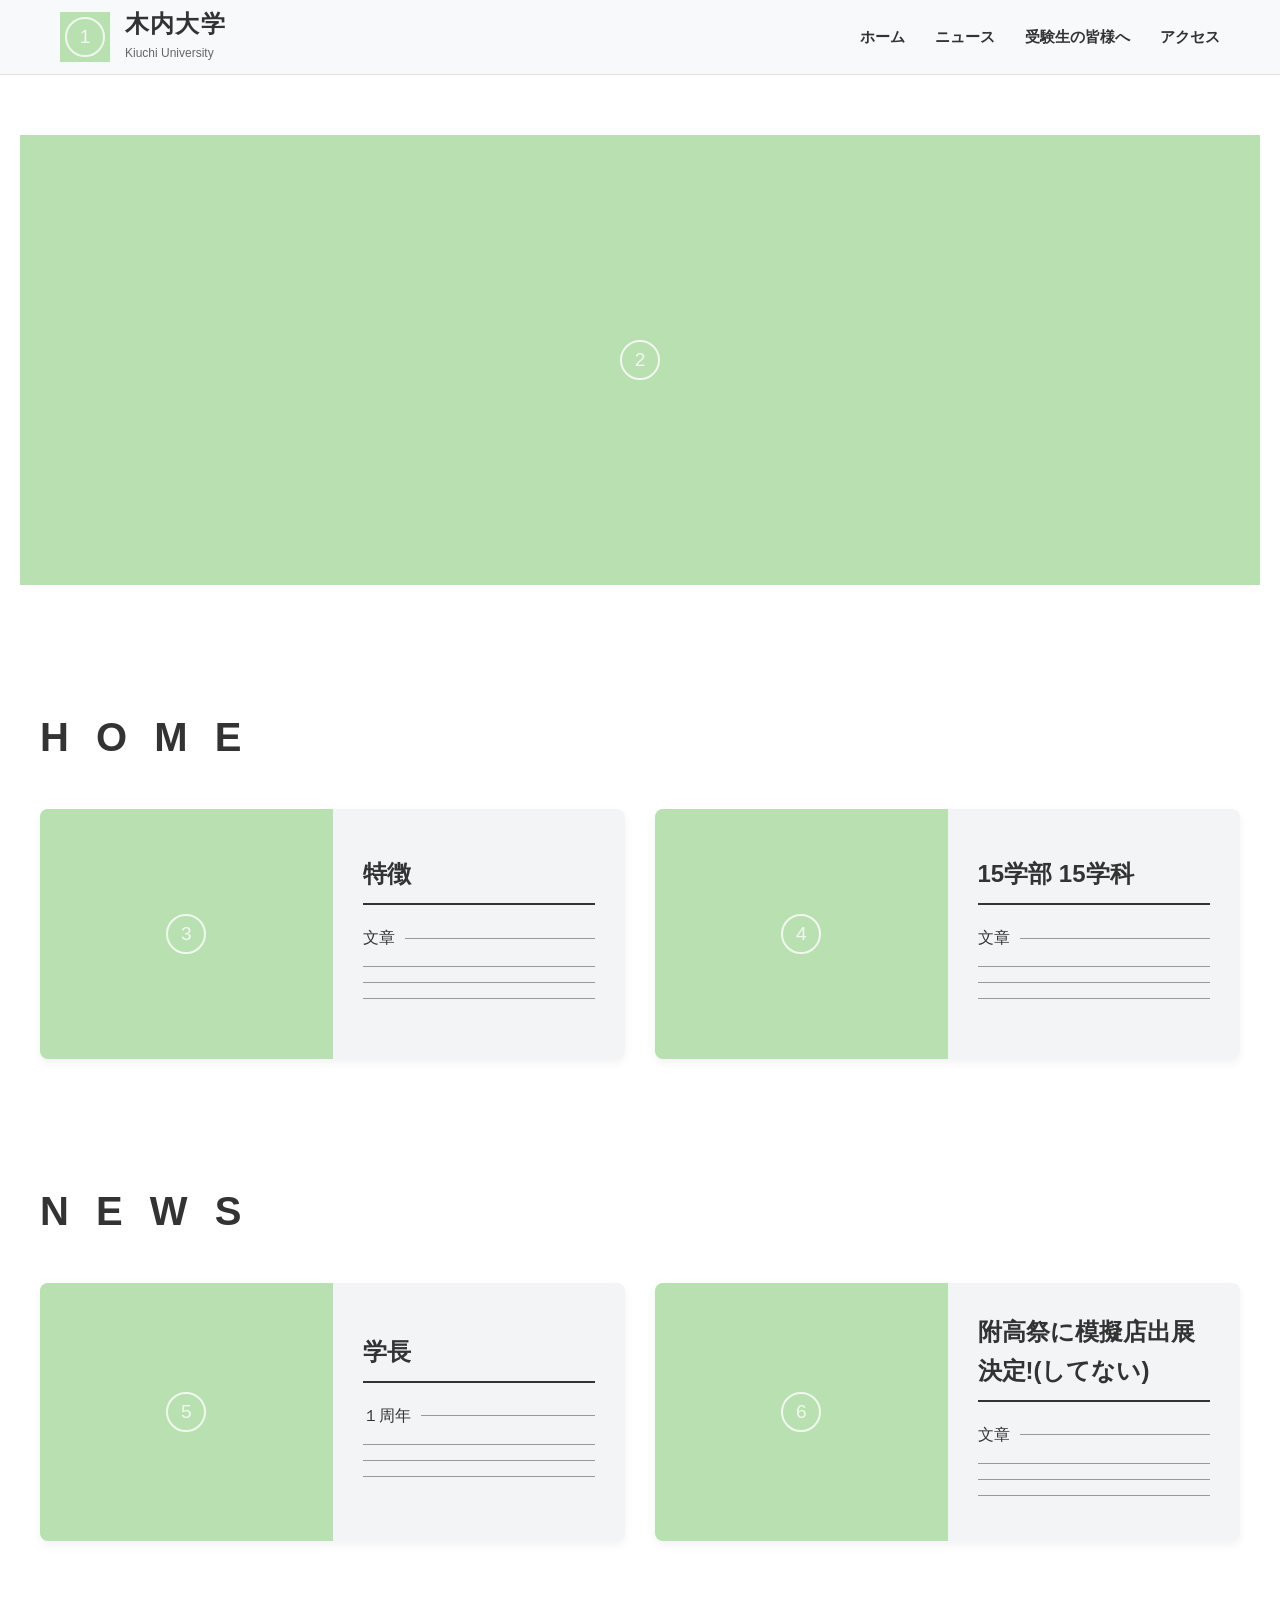
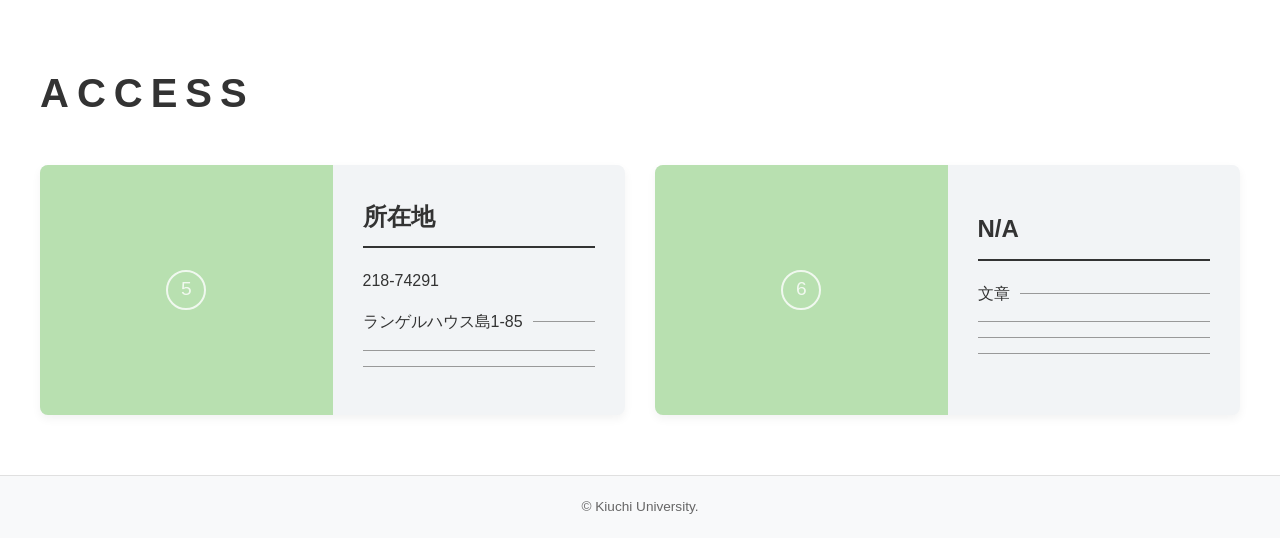
==== index.html @ efc957bf "Add files via upload" ====
<!DOCTYPE html>
<html lang="ja">
<head>
    <meta charset="UTF-8">
    <meta name="viewport" content="width=device-width, initial-scale=1.0">
    <title>木内大学 - Kiuchi University</title>
    <link rel="stylesheet" href="index.css">
</head>
<body>
    <header class="header">
        <div class="header-inner">
            <div class="logo">
                <div class="placeholder-box placeholder-1">
                    <span class="number">1</span>
                </div>
                <div class="logo-text">
                    <h1>木内大学</h1>
                    <span class="en">Kiuchi University</span>
                </div>
            </div>
            
            <button class="hamburger" id="hamburger">
                <span></span>
                <span></span>
                <span></span>
            </button>

            <nav class="global-nav" id="global-nav">
                <ul>
                    <li><a href="#home">ホーム</a></li>
                    <li><a href="#news">ニュース</a></li>
                    <li><a href="information.html">受験生の皆様へ</a></li>
                    <li><a href="#access">アクセス</a></li>
                </ul>
            </nav>
        </div>
    </header>

    <main>
        <section class="hero">
            <div class="placeholder-box placeholder-2">
                <span class="number">2</span>
            </div>
        </section>

        <section class="home-section" id="home">
            <div class="section-inner">
                <h2 class="section-title">H O M E</h2>
                <div class="cards-container">
                    <article class="card">
                        <div class="card-image placeholder-box placeholder-3">
                            <span class="number">3</span>
                        </div>
                        <div class="card-content">
                            <h3>特徴</h3>
                            <div class="dummy-text">
                                <p>文章<span class="line"></span></p>
                                <p><span class="line-full"></span></p>
                                <p><span class="line-full"></span></p>
                                <p><span class="line-full"></span></p>
                            </div>
                        </div>
                    </article>

                    <article class="card">
                        <div class="card-image placeholder-box placeholder-4">
                            <span class="number">4</span>
                        </div>
                        <div class="card-content">
                            <h3>15学部 15学科</h3>
                            <div class="dummy-text">
                                <p>文章<span class="line"></span></p>
                                <p><span class="line-full"></span></p>
                                <p><span class="line-full"></span></p>
                                <p><span class="line-full"></span></p>
                            </div>
                        </div>
                    </article>
                </div>
            </div>
        </section>

        <section class="news-section" id="news">
            <div class="section-inner">
                <h2 class="section-title">N E W S</h2>
                <div class="cards-container">
                    <article class="card">
                        <div class="card-image placeholder-box placeholder-3">
                            <span class="number">5</span>
                        </div>
                        <div class="card-content">
                            <h3>学長</h3>
                            <div class="dummy-text">
                                <p>１周年<span class="line"></span></p>
                                <p><span class="line-full"></span></p>
                                <p><span class="line-full"></span></p>
                                <p><span class="line-full"></span></p>
                            </div>
                        </div>
                    </article>

                    <article class="card">
                        <div class="card-image placeholder-box placeholder-4">
                            <span class="number">6</span>
                        </div>
                        <div class="card-content">
                            <h3>附高祭に模擬店出展決定!(してない)</h3>
                            <div class="dummy-text">
                                <p>文章<span class="line"></span></p>
                                <p><span class="line-full"></span></p>
                                <p><span class="line-full"></span></p>
                                <p><span class="line-full"></span></p>
                            </div>
                        </div>
                    </article>
                </div>
            </div>
        </section>

        <section class="access-section" id="access">
            <div class="section-inner">
                <h2 class="section-title">ACCESS</h2>
                <div class="cards-container">
                    <article class="card">
                        <div class="card-image placeholder-box placeholder-3">
                            <span class="number">5</span>
                        </div>
                        <div class="card-content">
                            <h3>所在地</h3>
                            <div class="dummy-text">
                                <p>218-74291</p>
                                <p>ランゲルハウス島1-85<span class="line"></span></p>
                                <p><span class="line-full"></span></p>
                                <p><span class="line-full"></span></p>
                            </div>
                        </div>
                    </article>

                    <article class="card">
                        <div class="card-image placeholder-box placeholder-4">
                            <span class="number">6</span>
                        </div>
                        <div class="card-content">
                            <h3>N/A</h3>
                            <div class="dummy-text">
                                <p>文章<span class="line"></span></p>
                                <p><span class="line-full"></span></p>
                                <p><span class="line-full"></span></p>
                                <p><span class="line-full"></span></p>
                            </div>
                        </div>
                    </article>
                </div>
            </div>
        </section>
    </main>

    <footer class="footer">
        <p>&copy; Kiuchi University.</p>
    </footer>

    <script>
        const hamburger = document.getElementById('hamburger');
        const globalNav = document.getElementById('global-nav');
        const navLinks = document.querySelectorAll('.global-nav a');

        // ハンバーガーアイコンのクリック処理
        hamburger.addEventListener('click', () => {
            hamburger.classList.toggle('active');
            globalNav.classList.toggle('active');
        });

        // リンクをクリックしたらメニューを閉じる
        navLinks.forEach(link => {
            link.addEventListener('click', () => {
                hamburger.classList.remove('active');
                globalNav.classList.remove('active');
            });
        });
    </script>
</body>
</html>
---- index.css ----
@charset "UTF-8";

/* =========================================
   Base & Reset
========================================= */
* {
    margin: 0;
    padding: 0;
    box-sizing: border-box;
}

body {
    font-family: "Helvetica Neue", Arial, "Hiragino Kaku Gothic ProN", "Hiragino Sans", Meiryo, sans-serif;
    color: #333;
    background-color: #ffffff;
    line-height: 1.6;
}

a {
    text-decoration: none;
    color: inherit;
}

ul {
    list-style: none;
}

/* =========================================
   Variables (テーマカラーなど)
========================================= */
:root {
    --primary-green: #b8e0b0; /* プレースホルダーの緑 */
    --light-gray: #f2f4f6;    /* テキストエリアの背景 */
    --border-color: #e0e0e0;
}

/* =========================================
   Header
========================================= */
.header {
    background-color: #f8f9fa;
    border-bottom: 1px solid var(--border-color);
    position: sticky;
    top: 0;
    z-index: 100;
}

.header-inner {
    max-width: 1200px;
    margin: 0 auto;
    padding: 10px 20px;
    display: flex;
    justify-content: space-between;
    align-items: center;
}

.logo {
    display: flex;
    align-items: center;
    gap: 15px;
}

.logo-text h1 {
    font-size: 1.5rem;
    font-weight: bold;
    letter-spacing: 0.05em;
    line-height: 1.2;
}

.logo-text .en {
    font-size: 0.75rem;
    color: #666;
}

.global-nav ul {
    display: flex;
    gap: 30px;
}

.global-nav a {
    font-size: 0.95rem;
    font-weight: bold;
    transition: color 0.3s ease;
    position: relative;
}

/* モダンなホバー下線エフェクト */
.global-nav a::after {
    content: '';
    position: absolute;
    bottom: -5px;
    left: 0;
    width: 0%;
    height: 2px;
    background-color: #333;
    transition: width 0.3s ease;
}

.global-nav a:hover::after {
    width: 100%;
}

/* =========================================
   Placeholders (写真が入る場所)
========================================= */
.placeholder-box {
    background-color: var(--primary-green);
    display: flex;
    justify-content: center;
    align-items: center;
    position: relative;
}

.placeholder-box .number {
    color: #fff;
    border: 2px solid #fff;
    border-radius: 50%;
    width: 40px;
    height: 40px;
    display: flex;
    justify-content: center;
    align-items: center;
    font-size: 1.2rem;
    opacity: 0.8;
}

/* 各プレースホルダーの固有設定 */
.placeholder-1 {
    width: 50px;
    height: 50px;
}

.placeholder-2 {
    width: 100%;
    height: 50vh; /* 画面の高さの半分 */
    min-height: 300px;
}

/* =========================================
   Home Section (メインコンテンツ)
========================================= */
.home-section,.news-section,.access-section {
    padding: 60px 20px;
}

.section-inner {
    max-width: 1200px;
    margin: 0 auto;
}

.section-title {
    font-size: 2.5rem;
    letter-spacing: 0.2em;
    margin-bottom: 40px;
    font-weight: 800;
}

/* =========================================
   Cards Layout
========================================= */
.cards-container {
    display: flex;
    gap: 30px;
}

.card {
    flex: 1;
    display: flex;
    background-color: var(--light-gray);
    border-radius: 8px; /* モダンな丸み */
    overflow: hidden;
    box-shadow: 0 4px 10px rgba(0, 0, 0, 0.05); /* さりげない影 */
    transition: transform 0.3s ease;
}

.card:hover {
    transform: translateY(-5px); /* ホバーで少し浮く */
}

.card-image {
    width: 50%;
    min-height: 250px;
}

.card-content {
    width: 50%;
    padding: 30px;
    display: flex;
    flex-direction: column;
    justify-content: center;
}

.card-content h3 {
    font-size: 1.5rem;
    margin-bottom: 20px;
    border-bottom: 2px solid #333;
    padding-bottom: 10px;
    display: inline-block;
}

/* ワイヤーフレーム風のダミーテキスト線 */
.dummy-text p {
    display: flex;
    align-items: center;
    margin-bottom: 15px;
    color: #333;
    font-size: 1rem;
}

.line {
    flex-grow: 1;
    height: 1px;
    background-color: #999;
    margin-left: 10px;
}

.line-full {
    width: 100%;
    height: 1px;
    background-color: #999;
}

/* =========================================
   Footer
========================================= */
.footer {
    text-align: center;
    padding: 20px;
    background-color: #f8f9fa;
    color: #666;
    font-size: 0.85rem;
    border-top: 1px solid var(--border-color);
}

/* =========================================
   Responsive (スマホ用アレンジ)
========================================= */
@media screen and (max-width: 768px) {
    /* ヘッダーの縦積み */
    .header-inner {
        flex-direction: column;
        gap: 15px;
        padding: 15px;
    }
    
    .global-nav ul {
        flex-wrap: wrap;
        justify-content: center;
        gap: 15px;
    }

    .global-nav a {
        font-size: 0.85rem;
    }

    /* メインビジュアルの高さ調整 */
    .placeholder-2 {
        height: 30vh;
        min-height: 200px;
    }

    /* セクションタイトルの中央寄せ */
    .section-title {
        text-align: center;
        font-size: 2rem;
    }

    /* カードの縦積み */
    .cards-container {
        flex-direction: column;
    }

    /* スマホでは画像とテキストを縦に並べる */
    .card {
        flex-direction: column;
    }

    .card-image {
        width: 100%;
        min-height: 200px;
    }

    .card-content {
        width: 100%;
        padding: 20px;
    }

}

/* =========================================
   スムーズスクロールとヘッダー被り防止 (既存コードの上のほうに追加)
========================================= */
html {
    scroll-behavior: smooth; /* スムーズスクロール */
}

section {
    scroll-margin-top: 80px; /* ジャンプした際に固定ヘッダーの下に隠れないようにする余白 */
    padding: 60px 20px;
}

/* =========================================
   ハンバーガーメニュー (PCでは非表示)
========================================= */
.hamburger {
    display: none;
}

/* =========================================
   Responsive (スマホ用アレンジ：既存のメディアクエリをこちらに差し替えてください)
========================================= */
@media screen and (max-width: 768px) {
    /* スマホでヘッダーをコンパクトにする */
    .header-inner {
        flex-direction: row; /* 横並びのまま */
        justify-content: space-between;
        padding: 10px 15px;
    }
    
    /* ロゴと画像を小さくする */
    .placeholder-1 {
        width: 35px;
        height: 35px;
    }
    .placeholder-1 .number {
        width: 25px;
        height: 25px;
        font-size: 0.9rem;
    }
    .logo-text h1 {
        font-size: 1.1rem;
    }
    .logo-text .en {
        font-size: 0.6rem;
    }

    /* ハンバーガーアイコンのスタイル */
    .hamburger {
        display: block;
        width: 30px;
        height: 22px;
        position: relative;
        background: none;
        border: none;
        cursor: pointer;
        z-index: 200; /* メニューより上に表示 */
    }

    .hamburger span {
        position: absolute;
        left: 0;
        width: 100%;
        height: 2px;
        background-color: #333;
        transition: all 0.3s ease;
    }

    .hamburger span:nth-child(1) { top: 0; }
    .hamburger span:nth-child(2) { top: 10px; }
    .hamburger span:nth-child(3) { bottom: 0; }

    /* メニュー開閉時のアイコンアニメーション（×になる） */
    .hamburger.active span:nth-child(1) {
        transform: translateY(10px) rotate(45deg);
    }
    .hamburger.active span:nth-child(2) {
        opacity: 0;
    }
    .hamburger.active span:nth-child(3) {
        transform: translateY(-10px) rotate(-45deg);
    }

    /* ナビゲーションメニューを全画面オーバーレイに変更 */
    .global-nav {
        position: fixed;
        top: 0;
        left: 0;
        width: 100%;
        height: 100vh;
        background-color: rgba(248, 249, 250, 0.95);
        display: flex;
        justify-content: center;
        align-items: center;
        opacity: 0;
        pointer-events: none;
        transition: opacity 0.3s ease;
        z-index: 150;
    }

    .global-nav.active {
        opacity: 1;
        pointer-events: auto;
    }

    .global-nav ul {
        flex-direction: column;
        gap: 30px;
        text-align: center;
    }

    .global-nav a {
        font-size: 1.3rem;
    }

    /* その他レイアウトのスマホ対応 */
    .placeholder-2 {
        height: 30vh;
        min-height: 200px;
    }
    .section-title {
        text-align: center;
        font-size: 2rem;
    }
    .cards-container {
        flex-direction: column;
    }
    .card {
        flex-direction: column;
    }
    .card-image {
        width: 100%;
        min-height: 200px;
    }
    .card-content {
        width: 100%;
        padding: 20px;
    }
}
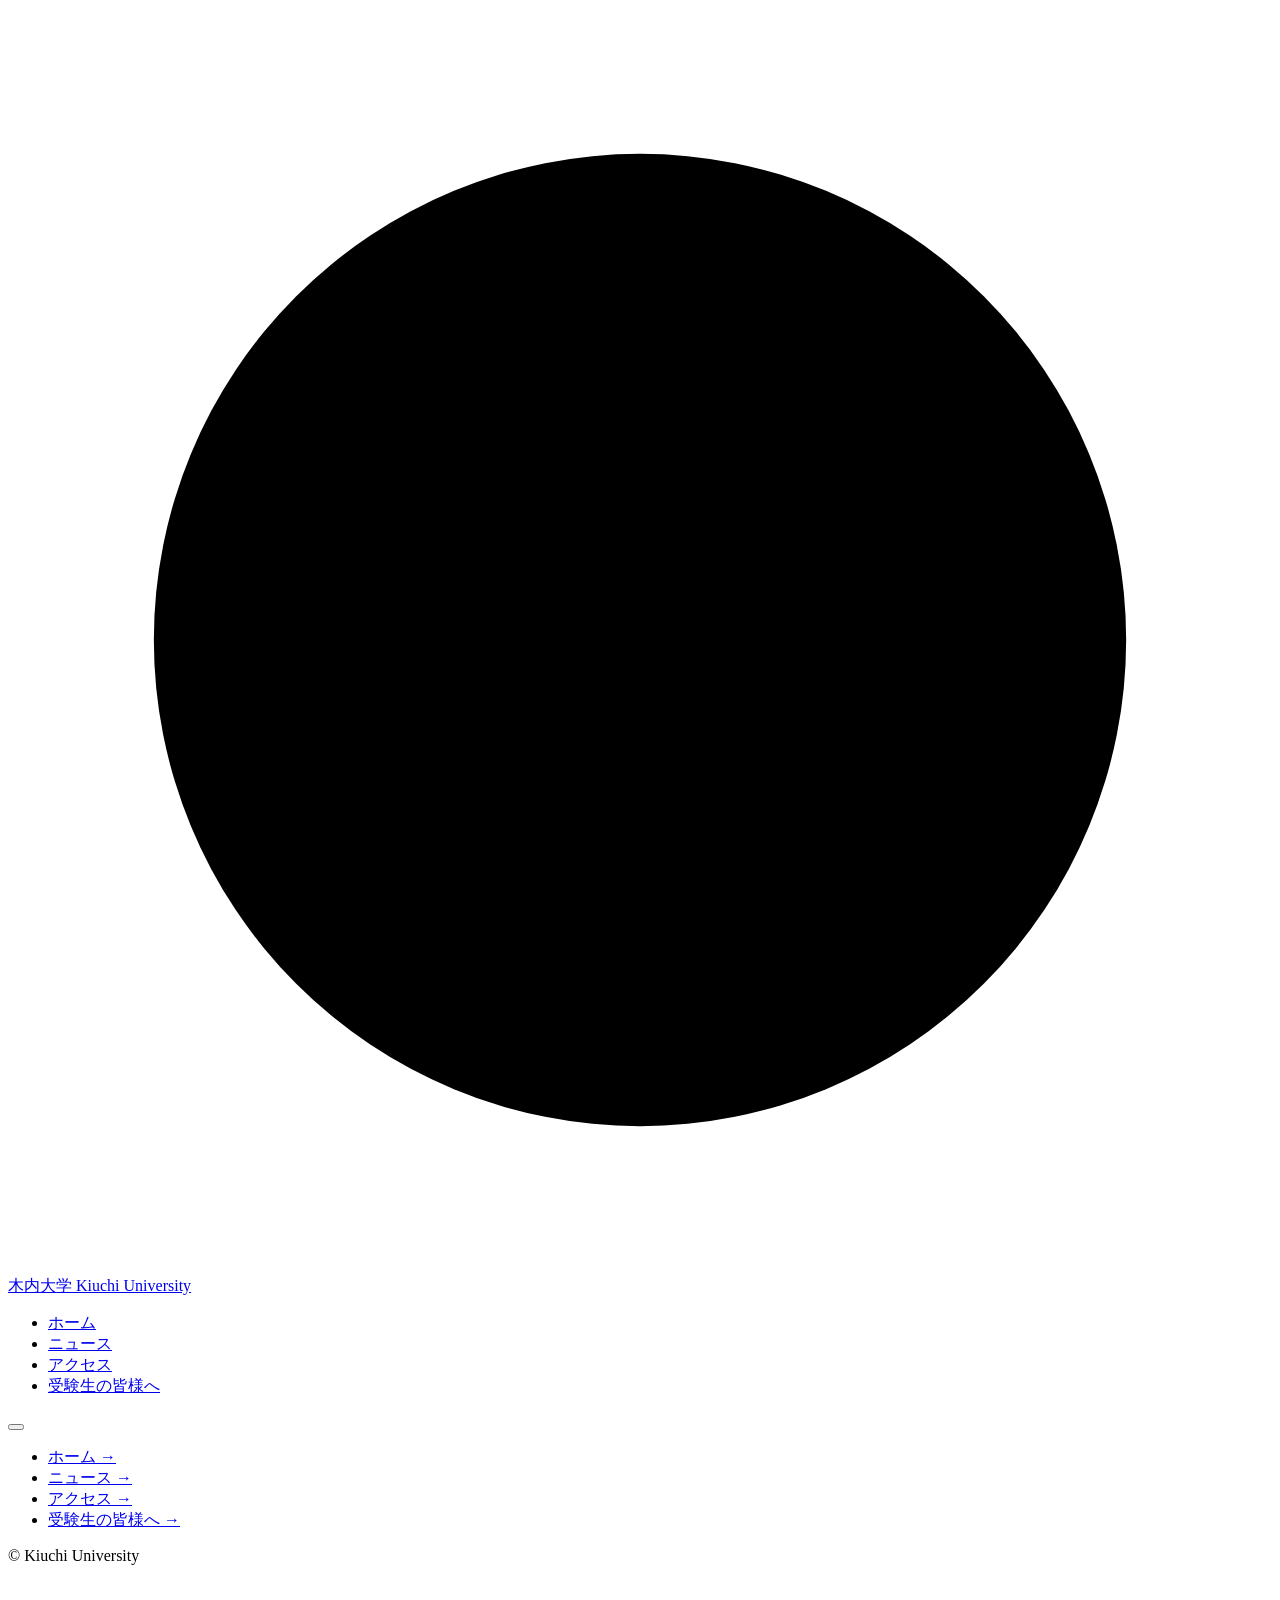
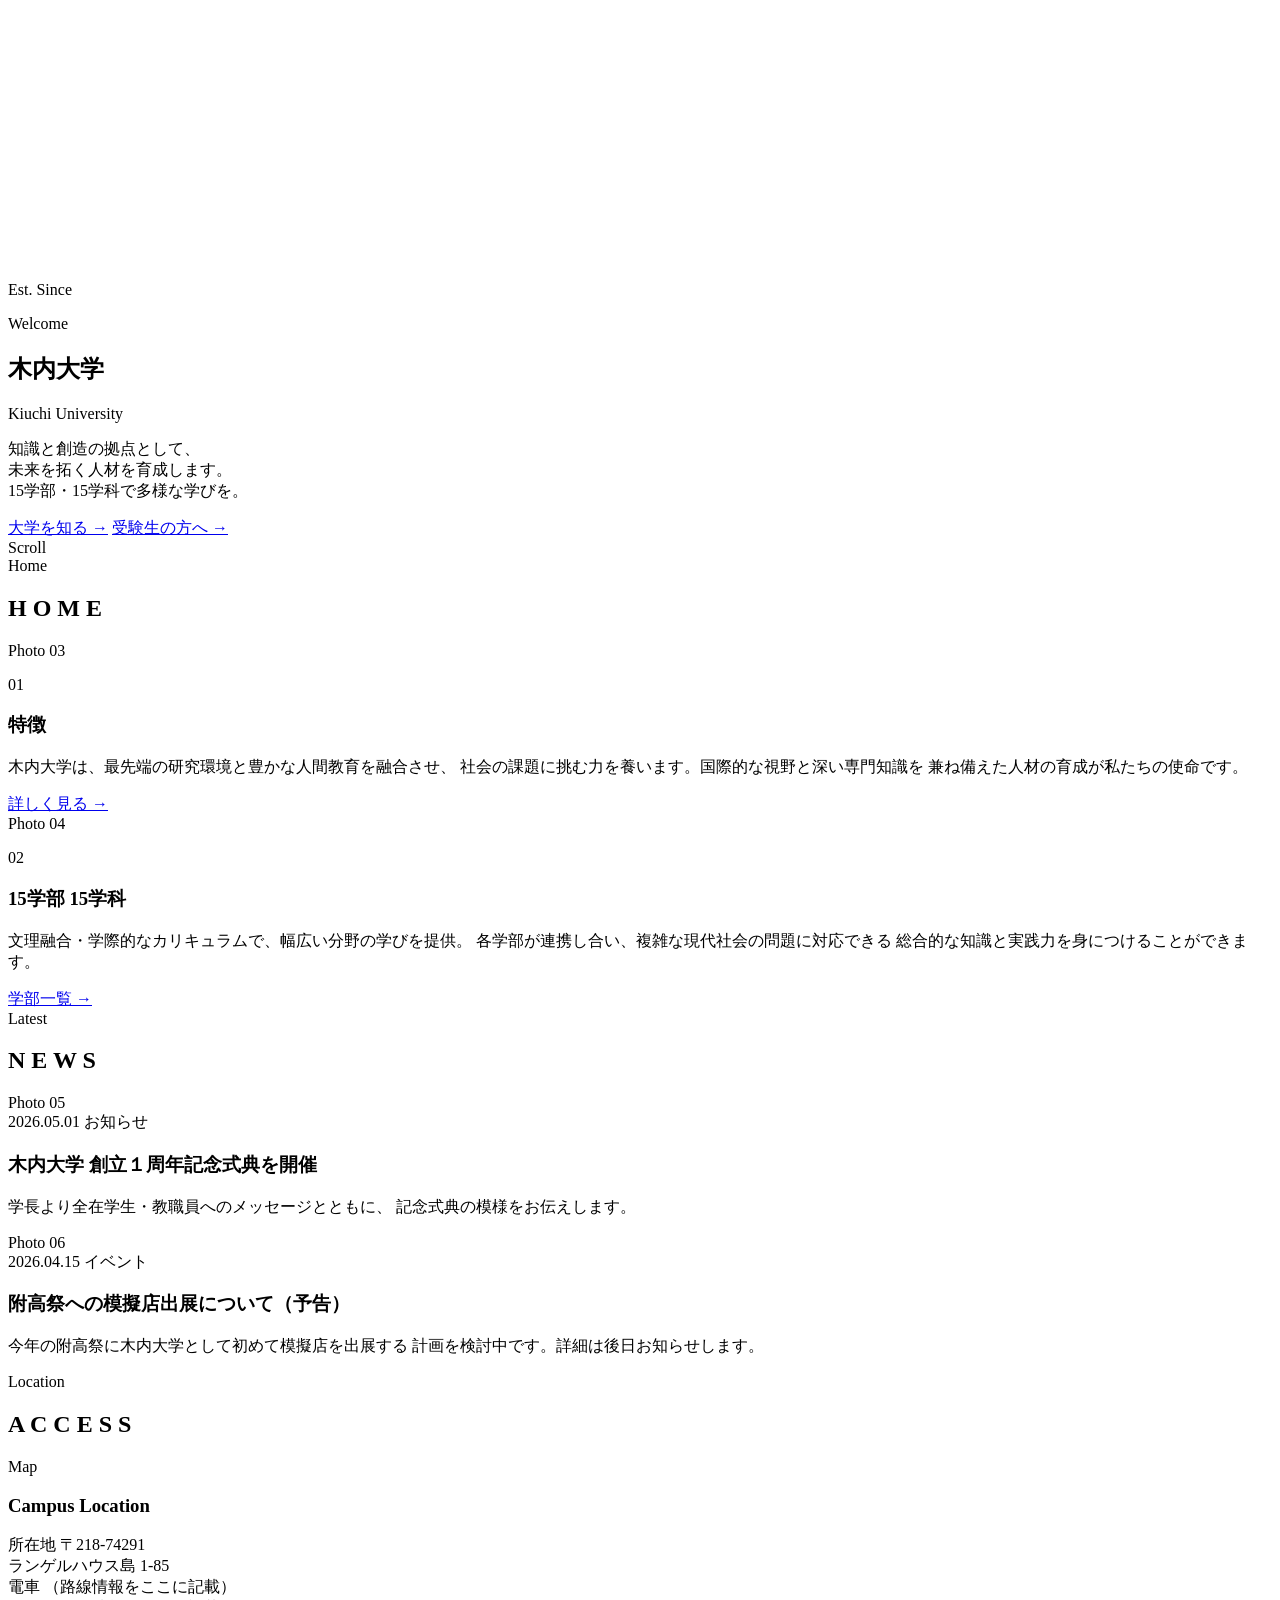
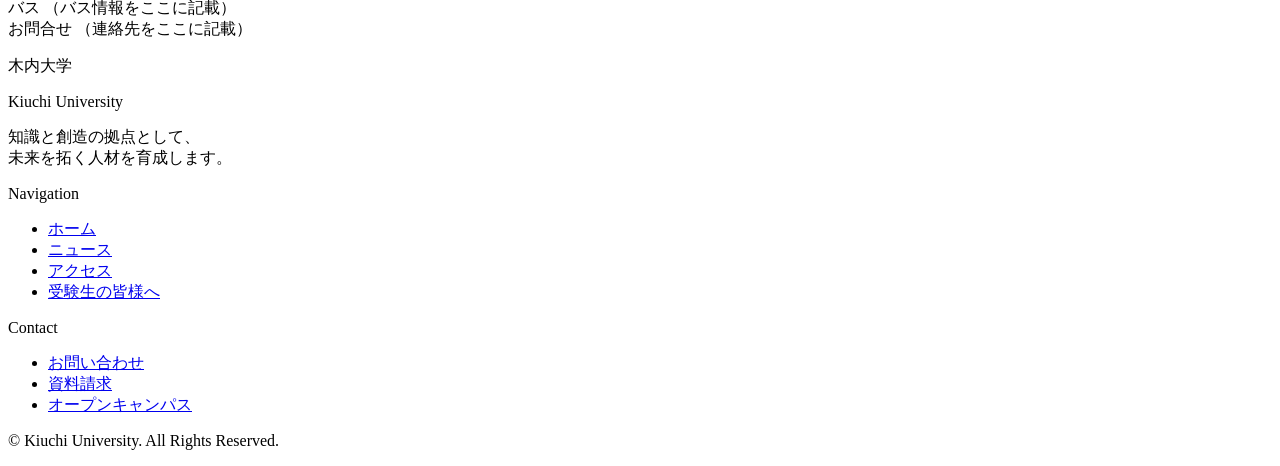
==== commit 2b28c645: "Update index.html for header and footer structure" ====
--- a/index.html
+++ b/index.html
@@ -3,180 +3,311 @@
 <head>
     <meta charset="UTF-8">
     <meta name="viewport" content="width=device-width, initial-scale=1.0">
-    <title>木内大学 - Kiuchi University</title>
-    <link rel="stylesheet" href="index.css">
+    <title>木内大学 — Kiuchi University</title>
+    <link rel="stylesheet" href="index2.css">
 </head>
 <body>
-    <header class="header">
-        <div class="header-inner">
-            <div class="logo">
-                <div class="placeholder-box placeholder-1">
-                    <span class="number">1</span>
+
+<!-- ========== HEADER ========== -->
+<header class="header" id="header">
+    <div class="header-inner">
+
+        <!-- Logo -->
+        <a href="#" class="logo">
+            <div class="logo-emblem">
+                <!-- Simple crest SVG -->
+                <svg viewBox="0 0 26 26" xmlns="http://www.w3.org/2000/svg">
+                    <circle cx="13" cy="13" r="10" stroke-width="1.2"/>
+                    <path d="M13 3 L13 23 M3 13 L23 13" stroke-width="1" opacity="0.6"/>
+                    <circle cx="13" cy="13" r="4" stroke-width="1.2"/>
+                    <path d="M13 3 C8 7 8 19 13 23 C18 19 18 7 13 3Z" stroke-width="1" opacity="0.5"/>
+                </svg>
+            </div>
+            <div class="logo-text-wrap">
+                <span class="logo-ja">木内大学</span>
+                <span class="logo-en">Kiuchi University</span>
+            </div>
+        </a>
+
+        <!-- Desktop Nav -->
+        <nav class="global-nav" id="global-nav">
+            <ul>
+                <li><a href="#home">ホーム</a></li>
+                <li><a href="#news">ニュース</a></li>
+                <li><a href="#access">アクセス</a></li>
+                <li><a href="information.html" class="nav-cta">受験生の皆様へ</a></li>
+            </ul>
+        </nav>
+
+        <!-- Hamburger (mobile only) -->
+        <button class="hamburger" id="hamburger" aria-label="メニューを開く">
+            <span></span>
+            <span></span>
+            <span></span>
+        </button>
+    </div>
+</header>
+
+<!-- ========== MOBILE NAV OVERLAY ========== -->
+<div class="mobile-nav-overlay" id="mobile-nav">
+    <ul class="mobile-nav-list">
+        <li><a href="#home">ホーム <span>→</span></a></li>
+        <li><a href="#news">ニュース <span>→</span></a></li>
+        <li><a href="#access">アクセス <span>→</span></a></li>
+        <li><a href="information.html">受験生の皆様へ <span>→</span></a></li>
+    </ul>
+    <p class="mobile-nav-footer">© Kiuchi University</p>
+</div>
+
+<main>
+
+    <!-- ========== HERO ========== -->
+    <section class="hero" id="hero">
+        <!-- Left: Visual -->
+        <div class="hero-visual">
+            <div class="hero-visual-placeholder">
+                <!-- Decorative SVG background -->
+                <svg class="hero-tree" viewBox="0 0 400 600" xmlns="http://www.w3.org/2000/svg" preserveAspectRatio="xMidYMid slice">
+                    <circle cx="200" cy="200" r="160" fill="none" stroke="white" stroke-width="1"/>
+                    <circle cx="200" cy="200" r="100" fill="none" stroke="white" stroke-width="0.8"/>
+                    <circle cx="200" cy="200" r="50" fill="none" stroke="white" stroke-width="0.6"/>
+                    <line x1="200" y1="40" x2="200" y2="360" stroke="white" stroke-width="0.8"/>
+                    <line x1="40" y1="200" x2="360" y2="200" stroke="white" stroke-width="0.8"/>
+                    <line x1="87" y1="87" x2="313" y2="313" stroke="white" stroke-width="0.5"/>
+                    <line x1="313" y1="87" x2="87" y2="313" stroke="white" stroke-width="0.5"/>
+                    <circle cx="200" cy="200" r="8" fill="white" opacity="0.6"/>
+                    <path d="M200 420 L180 520 L200 510 L220 520 Z" fill="white" opacity="0.3"/>
+                    <path d="M200 400 C160 380 130 340 140 290 C155 240 200 230 200 230 C200 230 245 240 260 290 C270 340 240 380 200 400Z" fill="white" opacity="0.1"/>
+                </svg>
+            </div>
+            <span class="hero-visual-label">Est. Since</span>
+        </div>
+
+        <!-- Right: Content -->
+        <div class="hero-content">
+            <p class="hero-eyebrow">Welcome</p>
+            <h1 class="hero-title">木内大学</h1>
+            <p class="hero-title-en">Kiuchi University</p>
+            <p class="hero-tagline">
+                知識と創造の拠点として、<br>
+                未来を拓く人材を育成します。<br>
+                15学部・15学科で多様な学びを。
+            </p>
+            <div class="hero-actions">
+                <a href="#home" class="btn-primary">大学を知る <span class="btn-arrow">→</span></a>
+                <a href="information.html" class="btn-secondary">受験生の方へ <span class="btn-arrow">→</span></a>
+            </div>
+
+            <!-- Scroll hint -->
+            <div class="hero-scroll">
+                <span>Scroll</span>
+                <div class="hero-scroll-line"></div>
+            </div>
+        </div>
+    </section>
+
+    <!-- ========== HOME / FEATURES ========== -->
+    <section class="section-wrap" id="home">
+        <div class="container">
+            <div class="section-header">
+                <span class="section-label">Home</span>
+                <h2 class="section-title">H O M E</h2>
+                <div class="section-rule"></div>
+            </div>
+
+            <div class="feature-grid">
+                <!-- Card 1: 特徴 -->
+                <article class="feature-card">
+                    <div class="feature-img">
+                        <div class="feature-placeholder">Photo 03</div>
+                    </div>
+                    <div class="feature-body">
+                        <p class="feature-num">01</p>
+                        <h3 class="feature-title">特徴</h3>
+                        <p class="feature-desc">
+                            木内大学は、最先端の研究環境と豊かな人間教育を融合させ、
+                            社会の課題に挑む力を養います。国際的な視野と深い専門知識を
+                            兼ね備えた人材の育成が私たちの使命です。
+                        </p>
+                        <a href="#" class="feature-link">詳しく見る →</a>
+                    </div>
+                </article>
+
+                <!-- Card 2: 学部 -->
+                <article class="feature-card">
+                    <div class="feature-img">
+                        <div class="feature-placeholder">Photo 04</div>
+                    </div>
+                    <div class="feature-body">
+                        <p class="feature-num">02</p>
+                        <h3 class="feature-title">15学部 15学科</h3>
+                        <p class="feature-desc">
+                            文理融合・学際的なカリキュラムで、幅広い分野の学びを提供。
+                            各学部が連携し合い、複雑な現代社会の問題に対応できる
+                            総合的な知識と実践力を身につけることができます。
+                        </p>
+                        <a href="#" class="feature-link">学部一覧 →</a>
+                    </div>
+                </article>
+            </div>
+        </div>
+    </section>
+
+    <!-- ========== NEWS ========== -->
+    <section class="section-wrap alt-bg" id="news">
+        <div class="container">
+            <div class="section-header">
+                <span class="section-label">Latest</span>
+                <h2 class="section-title">N E W S</h2>
+                <div class="section-rule"></div>
+            </div>
+
+            <div class="news-list">
+                <!-- News 1 -->
+                <article class="news-item">
+                    <div class="news-img-wrap">
+                        <div class="news-placeholder">Photo 05</div>
+                    </div>
+                    <div class="news-content">
+                        <div class="news-meta">
+                            <time class="news-date">2026.05.01</time>
+                            <span class="news-tag">お知らせ</span>
+                        </div>
+                        <h3 class="news-title">木内大学 創立１周年記念式典を開催</h3>
+                        <p class="news-excerpt">
+                            学長より全在学生・教職員へのメッセージとともに、
+                            記念式典の模様をお伝えします。
+                        </p>
+                    </div>
+                </article>
+
+                <!-- News 2 -->
+                <article class="news-item">
+                    <div class="news-img-wrap">
+                        <div class="news-placeholder">Photo 06</div>
+                    </div>
+                    <div class="news-content">
+                        <div class="news-meta">
+                            <time class="news-date">2026.04.15</time>
+                            <span class="news-tag">イベント</span>
+                        </div>
+                        <h3 class="news-title">附高祭への模擬店出展について（予告）</h3>
+                        <p class="news-excerpt">
+                            今年の附高祭に木内大学として初めて模擬店を出展する
+                            計画を検討中です。詳細は後日お知らせします。
+                        </p>
+                    </div>
+                </article>
+            </div>
+        </div>
+    </section>
+
+    <!-- ========== ACCESS ========== -->
+    <section class="section-wrap" id="access">
+        <div class="container">
+            <div class="section-header">
+                <span class="section-label">Location</span>
+                <h2 class="section-title">A C C E S S</h2>
+                <div class="section-rule"></div>
+            </div>
+
+            <div class="access-grid">
+                <!-- Map placeholder -->
+                <div class="access-map">Map</div>
+
+                <!-- Info -->
+                <div>
+                    <h3 class="access-info-title">Campus Location</h3>
+
+                    <div class="access-row">
+                        <span class="access-label">所在地</span>
+                        <span class="access-value">〒218-74291<br>ランゲルハウス島 1-85</span>
+                    </div>
+
+                    <div class="access-row">
+                        <span class="access-label">電車</span>
+                        <span class="access-value">（路線情報をここに記載）</span>
+                    </div>
+
+                    <div class="access-row">
+                        <span class="access-label">バス</span>
+                        <span class="access-value">（バス情報をここに記載）</span>
+                    </div>
+
+                    <div class="access-row">
+                        <span class="access-label">お問合せ</span>
+                        <span class="access-value">（連絡先をここに記載）</span>
+                    </div>
                 </div>
-                <div class="logo-text">
-                    <h1>木内大学</h1>
-                    <span class="en">Kiuchi University</span>
-                </div>
-            </div>
-            
-            <button class="hamburger" id="hamburger">
-                <span></span>
-                <span></span>
-                <span></span>
-            </button>
-
-            <nav class="global-nav" id="global-nav">
-                <ul>
+            </div>
+        </div>
+    </section>
+
+</main>
+
+<!-- ========== FOOTER ========== -->
+<footer class="footer">
+    <div class="footer-inner">
+        <div class="footer-top">
+            <!-- Brand -->
+            <div>
+                <p class="footer-logo-ja">木内大学</p>
+                <p class="footer-logo-en">Kiuchi University</p>
+                <p class="footer-tagline">知識と創造の拠点として、<br>未来を拓く人材を育成します。</p>
+            </div>
+
+            <!-- Nav -->
+            <div>
+                <p class="footer-nav-title">Navigation</p>
+                <ul class="footer-nav-list">
                     <li><a href="#home">ホーム</a></li>
                     <li><a href="#news">ニュース</a></li>
+                    <li><a href="#access">アクセス</a></li>
                     <li><a href="information.html">受験生の皆様へ</a></li>
-                    <li><a href="#access">アクセス</a></li>
                 </ul>
-            </nav>
-        </div>
-    </header>
-
-    <main>
-        <section class="hero">
-            <div class="placeholder-box placeholder-2">
-                <span class="number">2</span>
-            </div>
-        </section>
-
-        <section class="home-section" id="home">
-            <div class="section-inner">
-                <h2 class="section-title">H O M E</h2>
-                <div class="cards-container">
-                    <article class="card">
-                        <div class="card-image placeholder-box placeholder-3">
-                            <span class="number">3</span>
-                        </div>
-                        <div class="card-content">
-                            <h3>特徴</h3>
-                            <div class="dummy-text">
-                                <p>文章<span class="line"></span></p>
-                                <p><span class="line-full"></span></p>
-                                <p><span class="line-full"></span></p>
-                                <p><span class="line-full"></span></p>
-                            </div>
-                        </div>
-                    </article>
-
-                    <article class="card">
-                        <div class="card-image placeholder-box placeholder-4">
-                            <span class="number">4</span>
-                        </div>
-                        <div class="card-content">
-                            <h3>15学部 15学科</h3>
-                            <div class="dummy-text">
-                                <p>文章<span class="line"></span></p>
-                                <p><span class="line-full"></span></p>
-                                <p><span class="line-full"></span></p>
-                                <p><span class="line-full"></span></p>
-                            </div>
-                        </div>
-                    </article>
-                </div>
-            </div>
-        </section>
-
-        <section class="news-section" id="news">
-            <div class="section-inner">
-                <h2 class="section-title">N E W S</h2>
-                <div class="cards-container">
-                    <article class="card">
-                        <div class="card-image placeholder-box placeholder-3">
-                            <span class="number">5</span>
-                        </div>
-                        <div class="card-content">
-                            <h3>学長</h3>
-                            <div class="dummy-text">
-                                <p>１周年<span class="line"></span></p>
-                                <p><span class="line-full"></span></p>
-                                <p><span class="line-full"></span></p>
-                                <p><span class="line-full"></span></p>
-                            </div>
-                        </div>
-                    </article>
-
-                    <article class="card">
-                        <div class="card-image placeholder-box placeholder-4">
-                            <span class="number">6</span>
-                        </div>
-                        <div class="card-content">
-                            <h3>附高祭に模擬店出展決定!(してない)</h3>
-                            <div class="dummy-text">
-                                <p>文章<span class="line"></span></p>
-                                <p><span class="line-full"></span></p>
-                                <p><span class="line-full"></span></p>
-                                <p><span class="line-full"></span></p>
-                            </div>
-                        </div>
-                    </article>
-                </div>
-            </div>
-        </section>
-
-        <section class="access-section" id="access">
-            <div class="section-inner">
-                <h2 class="section-title">ACCESS</h2>
-                <div class="cards-container">
-                    <article class="card">
-                        <div class="card-image placeholder-box placeholder-3">
-                            <span class="number">5</span>
-                        </div>
-                        <div class="card-content">
-                            <h3>所在地</h3>
-                            <div class="dummy-text">
-                                <p>218-74291</p>
-                                <p>ランゲルハウス島1-85<span class="line"></span></p>
-                                <p><span class="line-full"></span></p>
-                                <p><span class="line-full"></span></p>
-                            </div>
-                        </div>
-                    </article>
-
-                    <article class="card">
-                        <div class="card-image placeholder-box placeholder-4">
-                            <span class="number">6</span>
-                        </div>
-                        <div class="card-content">
-                            <h3>N/A</h3>
-                            <div class="dummy-text">
-                                <p>文章<span class="line"></span></p>
-                                <p><span class="line-full"></span></p>
-                                <p><span class="line-full"></span></p>
-                                <p><span class="line-full"></span></p>
-                            </div>
-                        </div>
-                    </article>
-                </div>
-            </div>
-        </section>
-    </main>
-
-    <footer class="footer">
-        <p>&copy; Kiuchi University.</p>
-    </footer>
-
-    <script>
-        const hamburger = document.getElementById('hamburger');
-        const globalNav = document.getElementById('global-nav');
-        const navLinks = document.querySelectorAll('.global-nav a');
-
-        // ハンバーガーアイコンのクリック処理
-        hamburger.addEventListener('click', () => {
-            hamburger.classList.toggle('active');
-            globalNav.classList.toggle('active');
+            </div>
+
+            <!-- Contact -->
+            <div>
+                <p class="footer-nav-title">Contact</p>
+                <ul class="footer-nav-list">
+                    <li><a href="#">お問い合わせ</a></li>
+                    <li><a href="#">資料請求</a></li>
+                    <li><a href="#">オープンキャンパス</a></li>
+                </ul>
+            </div>
+        </div>
+
+        <div class="footer-bottom">
+            <p class="footer-copy">&copy; Kiuchi University. All Rights Reserved.</p>
+        </div>
+    </div>
+</footer>
+
+<script>
+    // Header scroll effect
+    const header = document.getElementById('header');
+    window.addEventListener('scroll', () => {
+        header.classList.toggle('scrolled', window.scrollY > 20);
+    }, { passive: true });
+
+    // Hamburger + mobile nav
+    const hamburger = document.getElementById('hamburger');
+    const mobileNav = document.getElementById('mobile-nav');
+
+    hamburger.addEventListener('click', () => {
+        const open = hamburger.classList.toggle('active');
+        mobileNav.classList.toggle('active', open);
+        document.body.style.overflow = open ? 'hidden' : '';
+    });
+
+    mobileNav.querySelectorAll('a').forEach(link => {
+        link.addEventListener('click', () => {
+            hamburger.classList.remove('active');
+            mobileNav.classList.remove('active');
+            document.body.style.overflow = '';
         });
-
-        // リンクをクリックしたらメニューを閉じる
-        navLinks.forEach(link => {
-            link.addEventListener('click', () => {
-                hamburger.classList.remove('active');
-                globalNav.classList.remove('active');
-            });
-        });
-    </script>
+    });
+</script>
 </body>
-</html>+</html>
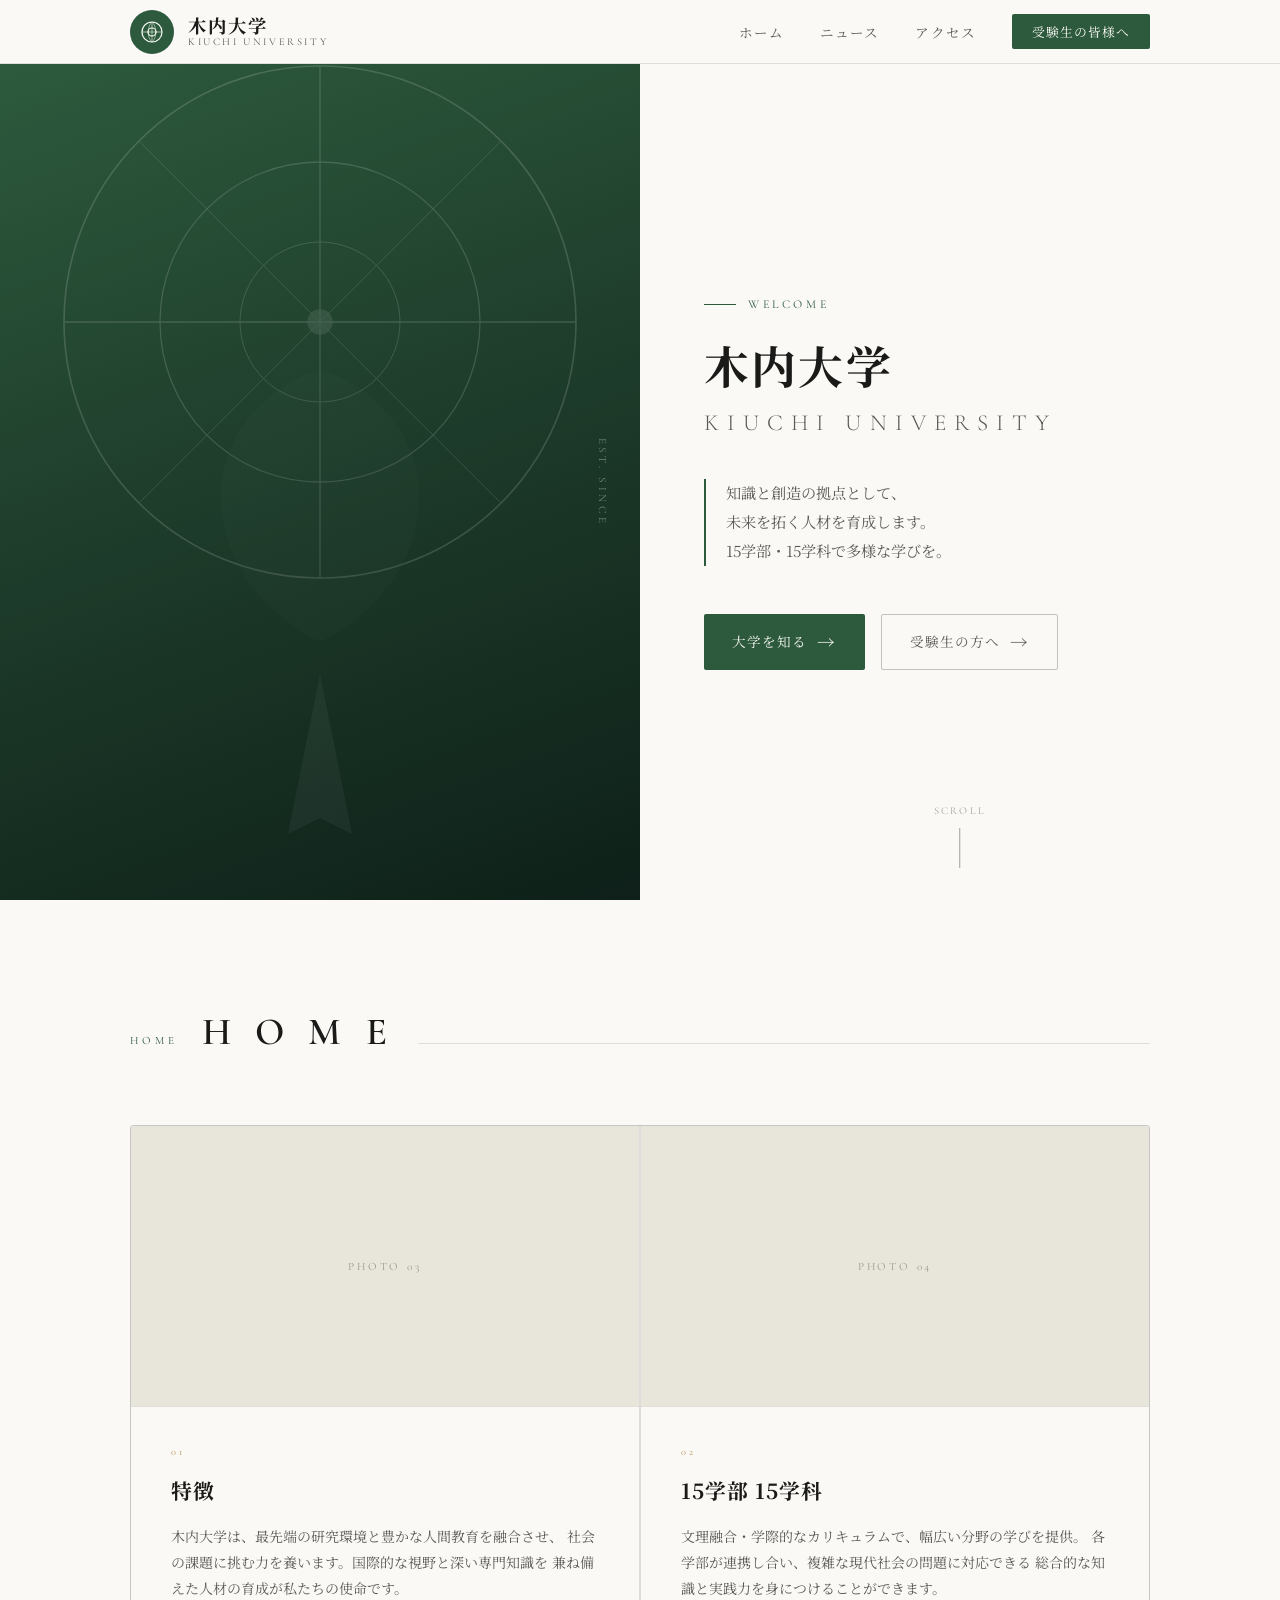
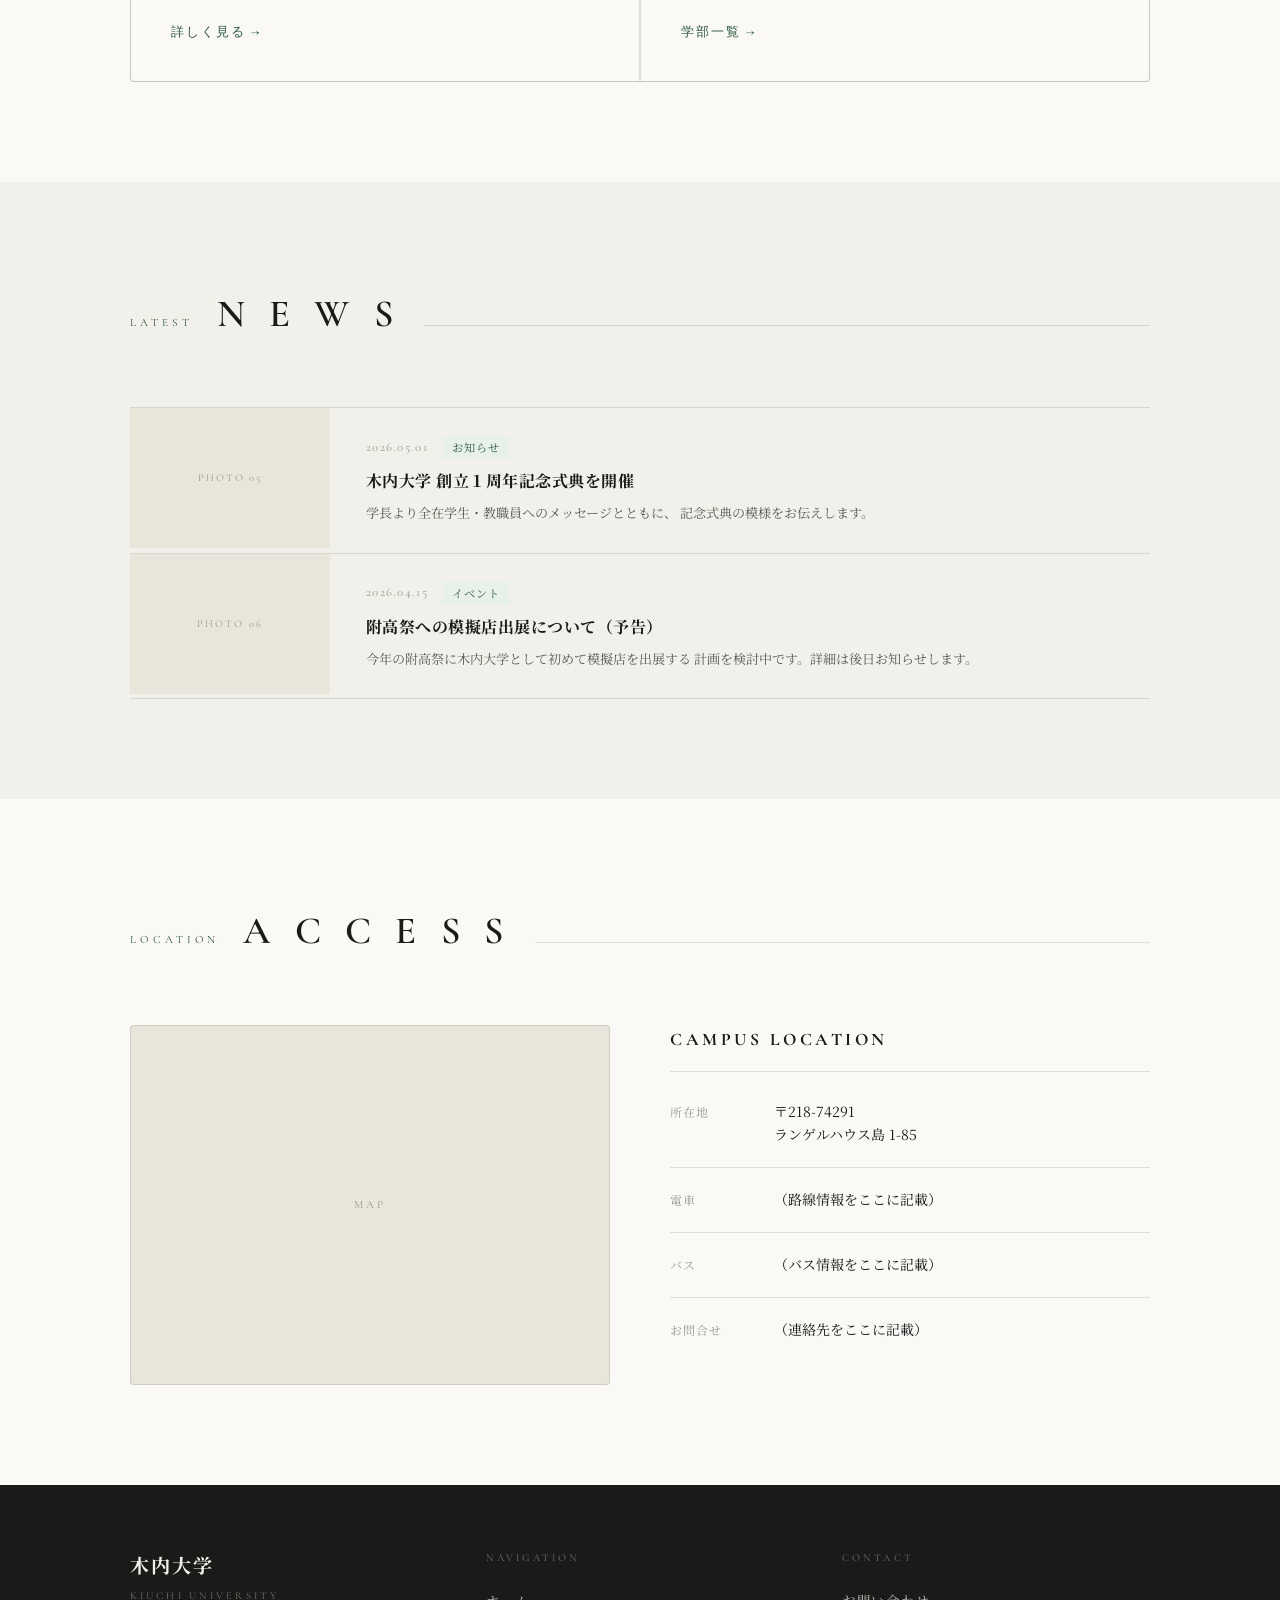
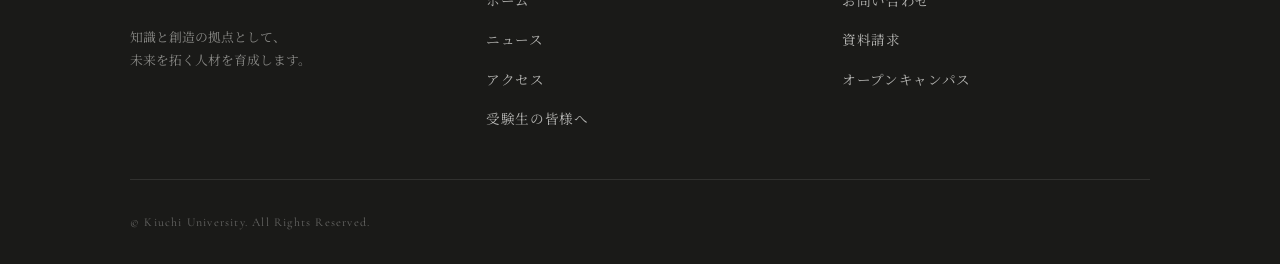
==== commit 01cd2db0: "Change stylesheet link from index2.css to index.css" ====
--- a/index.html
+++ b/index.html
@@ -4,7 +4,7 @@
     <meta charset="UTF-8">
     <meta name="viewport" content="width=device-width, initial-scale=1.0">
     <title>木内大学 — Kiuchi University</title>
-    <link rel="stylesheet" href="index2.css">
+    <link rel="stylesheet" href="index.css">
 </head>
 <body>
 
--- a/index.css
+++ b/index.css
@@ -0,0 +1,932 @@
+@charset "UTF-8";
+@import url('https://fonts.googleapis.com/css2?family=Noto+Serif+JP:wght@400;700&family=Shippori+Mincho:wght@400;700&family=Cormorant+Garamond:wght@300;400;600;700&display=swap');
+
+/* =========================================
+   Base & Reset
+========================================= */
+*, *::before, *::after {
+    margin: 0;
+    padding: 0;
+    box-sizing: border-box;
+}
+
+:root {
+    --ink: #1a1a18;
+    --ink-muted: #5a5a55;
+    --ink-light: #9a9a92;
+    --paper: #faf9f6;
+    --paper-warm: #f2f0ea;
+    --paper-deep: #e8e5da;
+    --accent: #2d5a3d;
+    --accent-light: #e8f0ea;
+    --gold: #b8975a;
+    --border: rgba(26,26,24,0.12);
+    --border-strong: rgba(26,26,24,0.25);
+    --header-h: 64px;
+    --font-display: 'Cormorant Garamond', 'Shippori Mincho', 'Noto Serif JP', serif;
+    --font-body: 'Noto Serif JP', Georgia, serif;
+    --font-latin: 'Cormorant Garamond', Georgia, serif;
+}
+
+html {
+    scroll-behavior: smooth;
+    font-size: 16px;
+}
+
+body {
+    font-family: var(--font-body);
+    color: var(--ink);
+    background-color: var(--paper);
+    line-height: 1.7;
+    -webkit-font-smoothing: antialiased;
+}
+
+a { text-decoration: none; color: inherit; }
+ul { list-style: none; }
+img { display: block; width: 100%; height: 100%; object-fit: cover; }
+
+/* =========================================
+   Utility
+========================================= */
+.container {
+    max-width: 1100px;
+    margin: 0 auto;
+    padding: 0 40px;
+}
+
+section {
+    scroll-margin-top: var(--header-h);
+}
+
+/* =========================================
+   Header
+========================================= */
+.header {
+    position: fixed;
+    top: 0;
+    left: 0;
+    right: 0;
+    height: var(--header-h);
+    background: rgba(250,249,246,0.92);
+    backdrop-filter: blur(12px);
+    -webkit-backdrop-filter: blur(12px);
+    border-bottom: 1px solid var(--border);
+    z-index: 200;
+    transition: box-shadow 0.3s;
+}
+
+.header.scrolled {
+    box-shadow: 0 2px 20px rgba(26,26,24,0.08);
+}
+
+.header-inner {
+    max-width: 1100px;
+    margin: 0 auto;
+    padding: 0 40px;
+    height: 100%;
+    display: flex;
+    align-items: center;
+    justify-content: space-between;
+}
+
+/* Logo */
+.logo {
+    display: flex;
+    align-items: center;
+    gap: 14px;
+}
+
+.logo-emblem {
+    width: 44px;
+    height: 44px;
+    background: var(--accent);
+    border-radius: 50%;
+    display: flex;
+    align-items: center;
+    justify-content: center;
+    flex-shrink: 0;
+}
+
+.logo-emblem svg {
+    width: 26px;
+    height: 26px;
+    fill: none;
+    stroke: var(--paper);
+    stroke-width: 1.5;
+}
+
+.logo-text-wrap {
+    display: flex;
+    flex-direction: column;
+    line-height: 1.15;
+}
+
+.logo-ja {
+    font-family: var(--font-body);
+    font-size: 1.15rem;
+    font-weight: 700;
+    letter-spacing: 0.1em;
+    color: var(--ink);
+}
+
+.logo-en {
+    font-family: var(--font-latin);
+    font-size: 0.65rem;
+    letter-spacing: 0.25em;
+    text-transform: uppercase;
+    color: var(--ink-muted);
+}
+
+/* Global Nav */
+.global-nav ul {
+    display: flex;
+    gap: 36px;
+    align-items: center;
+}
+
+.global-nav a {
+    font-family: var(--font-body);
+    font-size: 0.85rem;
+    letter-spacing: 0.08em;
+    color: var(--ink-muted);
+    position: relative;
+    transition: color 0.25s;
+}
+
+.global-nav a::after {
+    content: '';
+    position: absolute;
+    bottom: -3px;
+    left: 0;
+    width: 0;
+    height: 1px;
+    background: var(--accent);
+    transition: width 0.3s ease;
+}
+
+.global-nav a:hover { color: var(--ink); }
+.global-nav a:hover::after { width: 100%; }
+
+/* CTA button in nav */
+.nav-cta {
+    display: inline-block;
+    padding: 7px 20px;
+    background: var(--accent);
+    color: var(--paper) !important;
+    border-radius: 2px;
+    font-size: 0.8rem !important;
+    letter-spacing: 0.1em;
+    transition: background 0.25s !important;
+}
+
+.nav-cta:hover { background: #1e3f2b !important; }
+.nav-cta::after { display: none !important; }
+
+/* Hamburger */
+.hamburger {
+    display: none;
+    flex-direction: column;
+    gap: 5px;
+    width: 28px;
+    background: none;
+    border: none;
+    cursor: pointer;
+    padding: 4px;
+    z-index: 300;
+}
+
+.hamburger span {
+    display: block;
+    height: 1.5px;
+    background: var(--ink);
+    transition: all 0.35s cubic-bezier(0.23, 1, 0.32, 1);
+    transform-origin: center;
+}
+
+.hamburger.active span:nth-child(1) { transform: translateY(6.5px) rotate(45deg); }
+.hamburger.active span:nth-child(2) { opacity: 0; transform: scaleX(0); }
+.hamburger.active span:nth-child(3) { transform: translateY(-6.5px) rotate(-45deg); }
+
+/* =========================================
+   Hero Section
+========================================= */
+.hero {
+    padding-top: var(--header-h);
+    min-height: 100svh;
+    display: grid;
+    grid-template-columns: 1fr 1fr;
+    overflow: hidden;
+}
+
+.hero-visual {
+    background: var(--accent);
+    position: relative;
+    overflow: hidden;
+    min-height: 520px;
+}
+
+.hero-visual-placeholder {
+    width: 100%;
+    height: 100%;
+    background: linear-gradient(160deg, #2d5a3d 0%, #1a3526 60%, #0e2019 100%);
+    display: flex;
+    align-items: flex-end;
+    padding: 48px;
+}
+
+.hero-visual-label {
+    font-family: var(--font-latin);
+    font-size: 0.7rem;
+    letter-spacing: 0.3em;
+    text-transform: uppercase;
+    color: rgba(250,249,246,0.4);
+    writing-mode: vertical-rl;
+    text-orientation: mixed;
+    position: absolute;
+    right: 28px;
+    top: 50%;
+    transform: translateY(-50%);
+}
+
+/* Decorative tree illustration */
+.hero-tree {
+    width: 100%;
+    height: 100%;
+    position: absolute;
+    top: 0;
+    left: 0;
+    opacity: 0.15;
+    overflow: hidden;
+}
+
+.hero-content {
+    display: flex;
+    flex-direction: column;
+    justify-content: center;
+    padding: 80px 64px;
+    background: var(--paper);
+    position: relative;
+}
+
+.hero-eyebrow {
+    font-family: var(--font-latin);
+    font-size: 0.75rem;
+    letter-spacing: 0.3em;
+    text-transform: uppercase;
+    color: var(--accent);
+    margin-bottom: 24px;
+    display: flex;
+    align-items: center;
+    gap: 12px;
+}
+
+.hero-eyebrow::before {
+    content: '';
+    display: block;
+    width: 32px;
+    height: 1px;
+    background: var(--accent);
+}
+
+.hero-title {
+    font-family: var(--font-body);
+    font-size: clamp(2.4rem, 3.5vw, 3.2rem);
+    font-weight: 700;
+    line-height: 1.2;
+    letter-spacing: 0.05em;
+    color: var(--ink);
+    margin-bottom: 12px;
+}
+
+.hero-title-en {
+    font-family: var(--font-latin);
+    font-size: clamp(1.1rem, 1.8vw, 1.5rem);
+    font-weight: 300;
+    letter-spacing: 0.35em;
+    color: var(--ink-muted);
+    text-transform: uppercase;
+    margin-bottom: 36px;
+}
+
+.hero-tagline {
+    font-size: 0.95rem;
+    color: var(--ink-muted);
+    line-height: 1.9;
+    max-width: 380px;
+    margin-bottom: 48px;
+    border-left: 2px solid var(--accent);
+    padding-left: 20px;
+}
+
+.hero-actions {
+    display: flex;
+    gap: 16px;
+    flex-wrap: wrap;
+}
+
+.btn-primary {
+    display: inline-flex;
+    align-items: center;
+    gap: 10px;
+    padding: 13px 28px;
+    background: var(--accent);
+    color: var(--paper);
+    font-family: var(--font-body);
+    font-size: 0.85rem;
+    letter-spacing: 0.08em;
+    border-radius: 2px;
+    transition: background 0.25s, transform 0.2s;
+}
+
+.btn-primary:hover { background: #1e3f2b; transform: translateY(-1px); }
+
+.btn-secondary {
+    display: inline-flex;
+    align-items: center;
+    gap: 10px;
+    padding: 12px 28px;
+    border: 1px solid var(--border-strong);
+    color: var(--ink-muted);
+    font-family: var(--font-body);
+    font-size: 0.85rem;
+    letter-spacing: 0.08em;
+    border-radius: 2px;
+    transition: border-color 0.25s, color 0.25s;
+}
+
+.btn-secondary:hover { border-color: var(--accent); color: var(--accent); }
+
+.btn-arrow { font-size: 1.1rem; }
+
+/* Scroll indicator */
+.hero-scroll {
+    position: absolute;
+    bottom: 32px;
+    left: 50%;
+    transform: translateX(-50%);
+    display: flex;
+    flex-direction: column;
+    align-items: center;
+    gap: 8px;
+    opacity: 0.4;
+    animation: scrollBounce 2s infinite;
+}
+
+.hero-scroll span {
+    font-family: var(--font-latin);
+    font-size: 0.65rem;
+    letter-spacing: 0.2em;
+    text-transform: uppercase;
+}
+
+.hero-scroll-line {
+    width: 1px;
+    height: 40px;
+    background: var(--ink);
+    transform-origin: top;
+    animation: scrollLine 2s infinite;
+}
+
+@keyframes scrollBounce {
+    0%, 100% { transform: translateX(-50%) translateY(0); }
+    50% { transform: translateX(-50%) translateY(6px); }
+}
+
+@keyframes scrollLine {
+    0% { transform: scaleY(0); }
+    50% { transform: scaleY(1); }
+    100% { transform: scaleY(0); transform-origin: bottom; }
+}
+
+/* =========================================
+   Section Common
+========================================= */
+.section-wrap {
+    padding: 100px 0;
+}
+
+.section-wrap.alt-bg {
+    background: var(--paper-warm);
+}
+
+.section-header {
+    display: flex;
+    align-items: baseline;
+    gap: 24px;
+    margin-bottom: 60px;
+}
+
+.section-label {
+    font-family: var(--font-latin);
+    font-size: 0.7rem;
+    letter-spacing: 0.35em;
+    text-transform: uppercase;
+    color: var(--accent);
+}
+
+.section-title {
+    font-family: var(--font-latin);
+    font-size: clamp(2rem, 3vw, 3rem);
+    font-weight: 600;
+    letter-spacing: 0.2em;
+    color: var(--ink);
+}
+
+.section-rule {
+    flex: 1;
+    height: 1px;
+    background: var(--border);
+}
+
+/* =========================================
+   Feature Cards (HOME)
+========================================= */
+.feature-grid {
+    display: grid;
+    grid-template-columns: 1fr 1fr;
+    gap: 2px;
+    background: var(--border);
+    border: 1px solid var(--border);
+    border-radius: 4px;
+    overflow: hidden;
+}
+
+.feature-card {
+    background: var(--paper);
+    display: grid;
+    grid-template-rows: 280px 1fr;
+    transition: background 0.3s;
+}
+
+.feature-card:hover { background: var(--paper-warm); }
+
+.feature-img {
+    overflow: hidden;
+    position: relative;
+}
+
+.feature-placeholder {
+    width: 100%;
+    height: 100%;
+    background: var(--paper-deep);
+    display: flex;
+    align-items: center;
+    justify-content: center;
+    font-family: var(--font-latin);
+    font-size: 0.7rem;
+    letter-spacing: 0.25em;
+    color: var(--ink-light);
+    text-transform: uppercase;
+    transition: transform 0.5s ease;
+}
+
+.feature-card:hover .feature-placeholder { transform: scale(1.03); }
+
+.feature-body {
+    padding: 36px 40px;
+    border-top: 1px solid var(--border);
+}
+
+.feature-num {
+    font-family: var(--font-latin);
+    font-size: 0.65rem;
+    letter-spacing: 0.3em;
+    color: var(--gold);
+    margin-bottom: 12px;
+}
+
+.feature-title {
+    font-family: var(--font-body);
+    font-size: 1.3rem;
+    font-weight: 700;
+    letter-spacing: 0.05em;
+    margin-bottom: 16px;
+    color: var(--ink);
+}
+
+.feature-desc {
+    font-size: 0.875rem;
+    color: var(--ink-muted);
+    line-height: 1.85;
+}
+
+.feature-link {
+    display: inline-flex;
+    align-items: center;
+    gap: 6px;
+    margin-top: 20px;
+    font-family: var(--font-latin);
+    font-size: 0.8rem;
+    letter-spacing: 0.15em;
+    text-transform: uppercase;
+    color: var(--accent);
+    border-bottom: 1px solid transparent;
+    transition: border-color 0.25s;
+}
+
+.feature-link:hover { border-bottom-color: var(--accent); }
+
+/* =========================================
+   News Section
+========================================= */
+.news-list {
+    display: flex;
+    flex-direction: column;
+    gap: 0;
+}
+
+.news-item {
+    display: grid;
+    grid-template-columns: 200px 1fr;
+    gap: 0;
+    border-top: 1px solid var(--border);
+    transition: background 0.2s;
+}
+
+.news-item:last-child { border-bottom: 1px solid var(--border); }
+.news-item:hover { background: var(--paper-warm); }
+
+.news-img-wrap {
+    overflow: hidden;
+}
+
+.news-placeholder {
+    width: 100%;
+    height: 140px;
+    background: var(--paper-deep);
+    display: flex;
+    align-items: center;
+    justify-content: center;
+    font-family: var(--font-latin);
+    font-size: 0.65rem;
+    letter-spacing: 0.2em;
+    color: var(--ink-light);
+    text-transform: uppercase;
+    transition: transform 0.4s;
+}
+
+.news-item:hover .news-placeholder { transform: scale(1.04); }
+
+.news-content {
+    padding: 28px 36px;
+    display: flex;
+    flex-direction: column;
+    justify-content: center;
+}
+
+.news-meta {
+    display: flex;
+    align-items: center;
+    gap: 14px;
+    margin-bottom: 10px;
+}
+
+.news-date {
+    font-family: var(--font-latin);
+    font-size: 0.8rem;
+    letter-spacing: 0.1em;
+    color: var(--ink-light);
+}
+
+.news-tag {
+    display: inline-block;
+    padding: 2px 10px;
+    background: var(--accent-light);
+    color: var(--accent);
+    font-size: 0.7rem;
+    letter-spacing: 0.1em;
+    border-radius: 1px;
+}
+
+.news-title {
+    font-family: var(--font-body);
+    font-size: 1rem;
+    font-weight: 700;
+    letter-spacing: 0.03em;
+    color: var(--ink);
+    margin-bottom: 8px;
+    line-height: 1.5;
+}
+
+.news-excerpt {
+    font-size: 0.82rem;
+    color: var(--ink-muted);
+    line-height: 1.8;
+}
+
+/* =========================================
+   Access Section
+========================================= */
+.access-grid {
+    display: grid;
+    grid-template-columns: 1fr 1fr;
+    gap: 60px;
+    align-items: start;
+}
+
+.access-map {
+    aspect-ratio: 4/3;
+    background: var(--paper-deep);
+    border-radius: 4px;
+    overflow: hidden;
+    display: flex;
+    align-items: center;
+    justify-content: center;
+    font-family: var(--font-latin);
+    font-size: 0.7rem;
+    letter-spacing: 0.25em;
+    color: var(--ink-light);
+    text-transform: uppercase;
+    border: 1px solid var(--border);
+}
+
+.access-info-title {
+    font-family: var(--font-latin);
+    font-size: 1.1rem;
+    letter-spacing: 0.2em;
+    text-transform: uppercase;
+    color: var(--ink);
+    margin-bottom: 28px;
+    padding-bottom: 16px;
+    border-bottom: 1px solid var(--border);
+}
+
+.access-row {
+    display: grid;
+    grid-template-columns: 80px 1fr;
+    gap: 12px 24px;
+    margin-bottom: 20px;
+    padding-bottom: 20px;
+    border-bottom: 1px solid var(--border);
+    font-size: 0.875rem;
+}
+
+.access-row:last-child { border-bottom: none; }
+
+.access-label {
+    font-family: var(--font-body);
+    font-size: 0.75rem;
+    letter-spacing: 0.08em;
+    color: var(--ink-light);
+    padding-top: 2px;
+}
+
+.access-value {
+    color: var(--ink);
+    line-height: 1.7;
+}
+
+/* =========================================
+   Footer
+========================================= */
+.footer {
+    background: var(--ink);
+    color: var(--paper-warm);
+    padding: 64px 0 32px;
+}
+
+.footer-inner {
+    max-width: 1100px;
+    margin: 0 auto;
+    padding: 0 40px;
+}
+
+.footer-top {
+    display: grid;
+    grid-template-columns: 1fr 1fr 1fr;
+    gap: 48px;
+    padding-bottom: 48px;
+    border-bottom: 1px solid rgba(250,249,246,0.1);
+    margin-bottom: 32px;
+}
+
+.footer-logo-ja {
+    font-family: var(--font-body);
+    font-size: 1.2rem;
+    font-weight: 700;
+    letter-spacing: 0.1em;
+    margin-bottom: 6px;
+}
+
+.footer-logo-en {
+    font-family: var(--font-latin);
+    font-size: 0.65rem;
+    letter-spacing: 0.3em;
+    text-transform: uppercase;
+    color: rgba(250,249,246,0.4);
+    margin-bottom: 20px;
+}
+
+.footer-tagline {
+    font-size: 0.8rem;
+    color: rgba(250,249,246,0.5);
+    line-height: 1.8;
+}
+
+.footer-nav-title {
+    font-family: var(--font-latin);
+    font-size: 0.65rem;
+    letter-spacing: 0.3em;
+    text-transform: uppercase;
+    color: rgba(250,249,246,0.4);
+    margin-bottom: 20px;
+}
+
+.footer-nav-list {
+    display: flex;
+    flex-direction: column;
+    gap: 12px;
+}
+
+.footer-nav-list a {
+    font-size: 0.85rem;
+    color: rgba(250,249,246,0.7);
+    transition: color 0.2s;
+    letter-spacing: 0.05em;
+}
+
+.footer-nav-list a:hover { color: var(--paper); }
+
+.footer-bottom {
+    display: flex;
+    justify-content: space-between;
+    align-items: center;
+}
+
+.footer-copy {
+    font-family: var(--font-latin);
+    font-size: 0.75rem;
+    letter-spacing: 0.1em;
+    color: rgba(250,249,246,0.35);
+}
+
+/* =========================================
+   Mobile Navigation Overlay
+========================================= */
+.mobile-nav-overlay {
+    display: none;
+    position: fixed;
+    top: 0; left: 0; right: 0; bottom: 0;
+    background: var(--paper);
+    z-index: 250;
+    flex-direction: column;
+    justify-content: center;
+    align-items: center;
+    gap: 0;
+    opacity: 0;
+    pointer-events: none;
+    transition: opacity 0.35s ease;
+}
+
+.mobile-nav-overlay.active {
+    opacity: 1;
+    pointer-events: auto;
+}
+
+.mobile-nav-list {
+    width: 100%;
+    max-width: 320px;
+    list-style: none;
+}
+
+.mobile-nav-list li {
+    border-bottom: 1px solid var(--border);
+}
+
+.mobile-nav-list li:first-child {
+    border-top: 1px solid var(--border);
+}
+
+.mobile-nav-list a {
+    display: flex;
+    align-items: center;
+    justify-content: space-between;
+    padding: 20px 8px;
+    font-family: var(--font-body);
+    font-size: 1.15rem;
+    letter-spacing: 0.08em;
+    color: var(--ink);
+    transition: color 0.2s;
+}
+
+.mobile-nav-list a span { color: var(--ink-light); font-size: 0.9rem; }
+.mobile-nav-list a:hover { color: var(--accent); }
+
+.mobile-nav-footer {
+    margin-top: 40px;
+    font-family: var(--font-latin);
+    font-size: 0.7rem;
+    letter-spacing: 0.2em;
+    color: var(--ink-light);
+}
+
+/* =========================================
+   Responsive — Tablet
+========================================= */
+@media (max-width: 900px) {
+    .container { padding: 0 28px; }
+    .header-inner { padding: 0 28px; }
+    .footer-inner { padding: 0 28px; }
+
+    .hero { grid-template-columns: 1fr; min-height: auto; }
+    .hero-visual { min-height: 45vw; }
+    .hero-content { padding: 56px 48px; }
+
+    .feature-grid { grid-template-columns: 1fr; }
+    .access-grid { grid-template-columns: 1fr; gap: 40px; }
+    .footer-top { grid-template-columns: 1fr 1fr; }
+}
+
+/* =========================================
+   Responsive — Mobile
+========================================= */
+@media (max-width: 600px) {
+    :root { --header-h: 56px; }
+
+    .container { padding: 0 20px; }
+    .header-inner { padding: 0 20px; }
+    .footer-inner { padding: 0 20px; }
+
+    /* Hide desktop nav, show hamburger */
+    .global-nav { display: none; }
+    .hamburger { display: flex; }
+    .mobile-nav-overlay { display: flex; }
+
+    /* Hero — stacked full height */
+    .hero {
+        grid-template-columns: 1fr;
+        min-height: 100svh;
+        grid-template-rows: 42svh 1fr;
+    }
+
+    .hero-visual { min-height: unset; }
+    .hero-visual-label { display: none; }
+
+    .hero-content {
+        padding: 36px 20px 48px;
+        justify-content: flex-start;
+    }
+
+    .hero-eyebrow { margin-bottom: 16px; }
+
+    .hero-title { font-size: 2rem; margin-bottom: 8px; }
+    .hero-title-en { font-size: 0.85rem; margin-bottom: 24px; letter-spacing: 0.25em; }
+
+    .hero-tagline {
+        font-size: 0.85rem;
+        margin-bottom: 32px;
+        max-width: 100%;
+    }
+
+    .hero-actions { gap: 12px; }
+    .btn-primary, .btn-secondary { padding: 11px 22px; font-size: 0.8rem; }
+
+    /* Sections */
+    .section-wrap { padding: 64px 0; }
+
+    .section-header {
+        flex-direction: column;
+        gap: 6px;
+        margin-bottom: 36px;
+    }
+
+    .section-rule { display: none; }
+    .section-title { font-size: 1.8rem; letter-spacing: 0.15em; }
+
+    /* Feature cards — vertical stack */
+    .feature-grid {
+        grid-template-columns: 1fr;
+        border: none;
+        background: none;
+        gap: 16px;
+    }
+
+    .feature-card {
+        grid-template-rows: 200px 1fr;
+        border: 1px solid var(--border);
+        border-radius: 4px;
+        overflow: hidden;
+    }
+
+    .feature-body { padding: 24px 20px; }
+    .feature-title { font-size: 1.1rem; }
+
+    /* News */
+    .news-item {
+        grid-template-columns: 1fr;
+    }
+
+    .news-placeholder { height: 180px; }
+    .news-content { padding: 20px; }
+    .news-title { font-size: 0.95rem; }
+
+    /* Access */
+    .access-grid { grid-template-columns: 1fr; gap: 32px; }
+    .access-map { aspect-ratio: 16/9; }
+    .access-row { grid-template-columns: 68px 1fr; }
+
+    /* Footer */
+    .footer { padding: 48px 0 24px; }
+    .footer-top { grid-template-columns: 1fr; gap: 36px; }
+    .footer-bottom { flex-direction: column; gap: 12px; text-align: center; }
+}
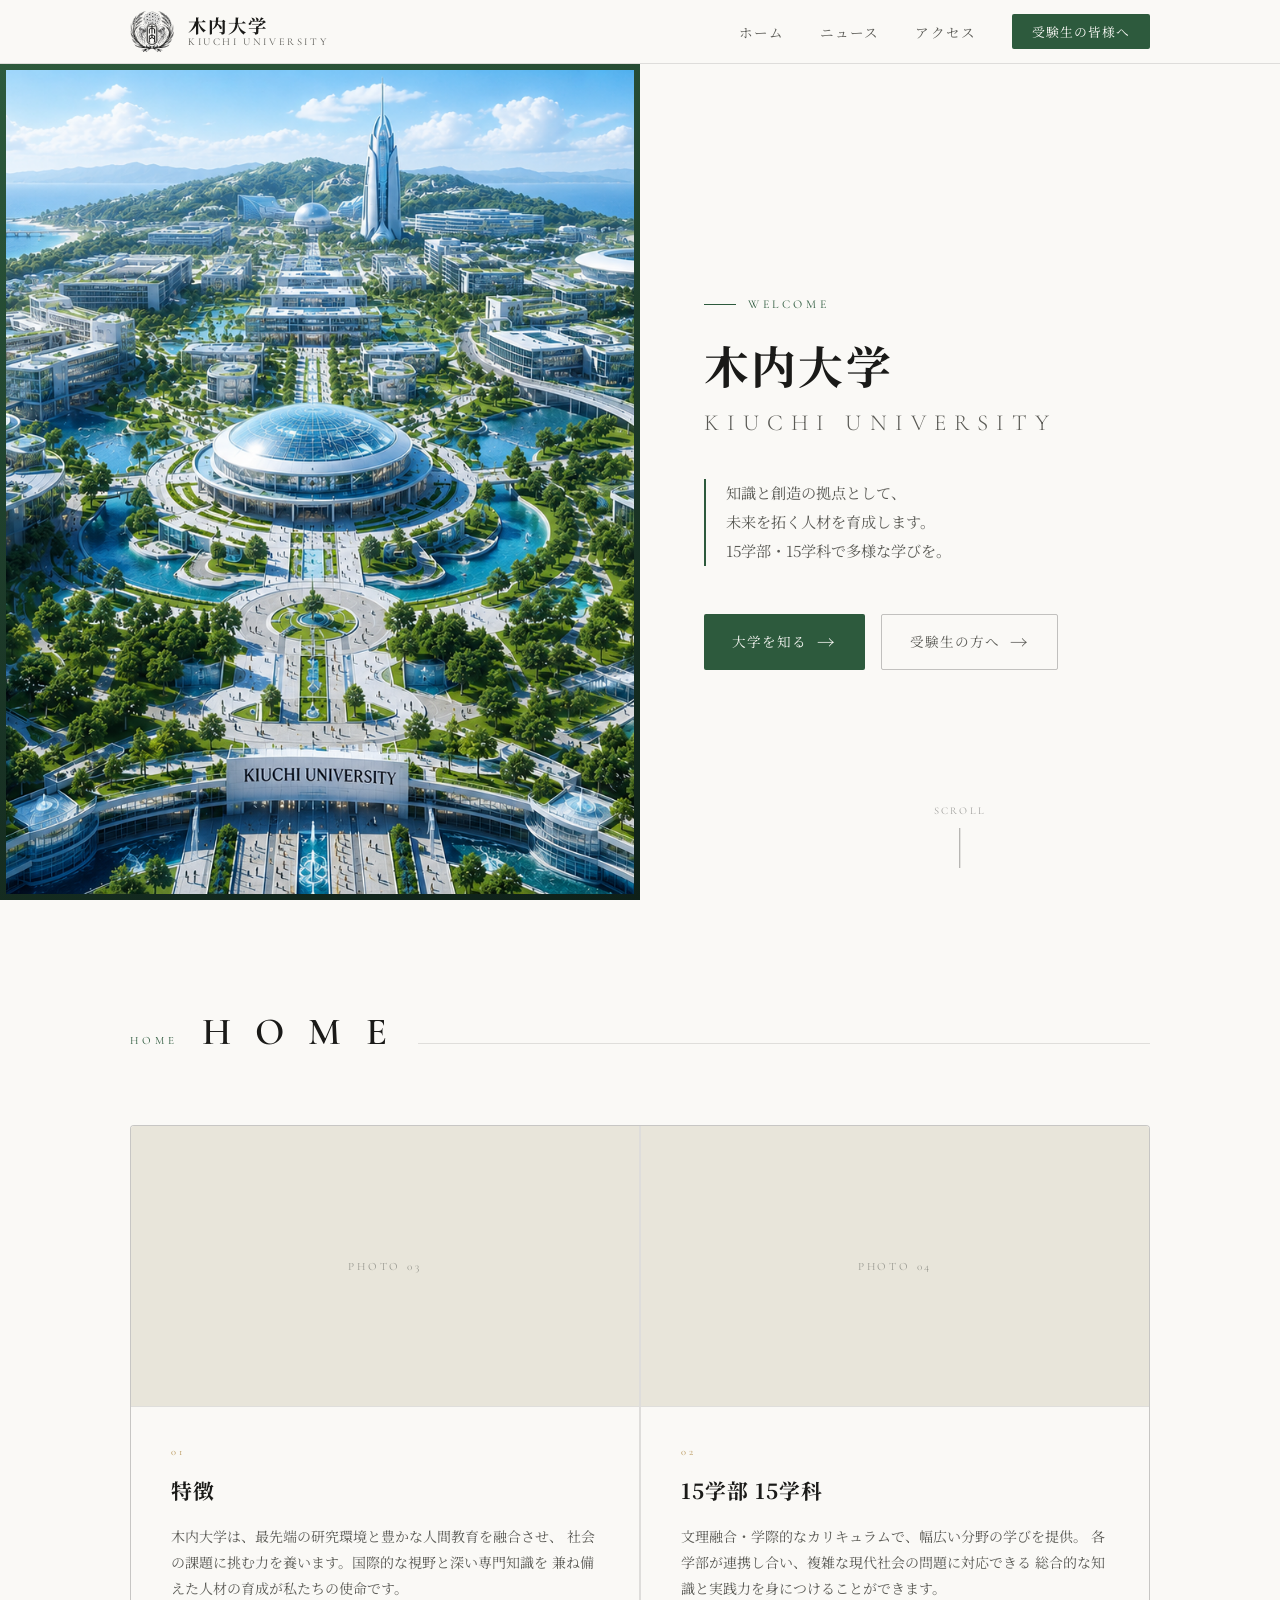
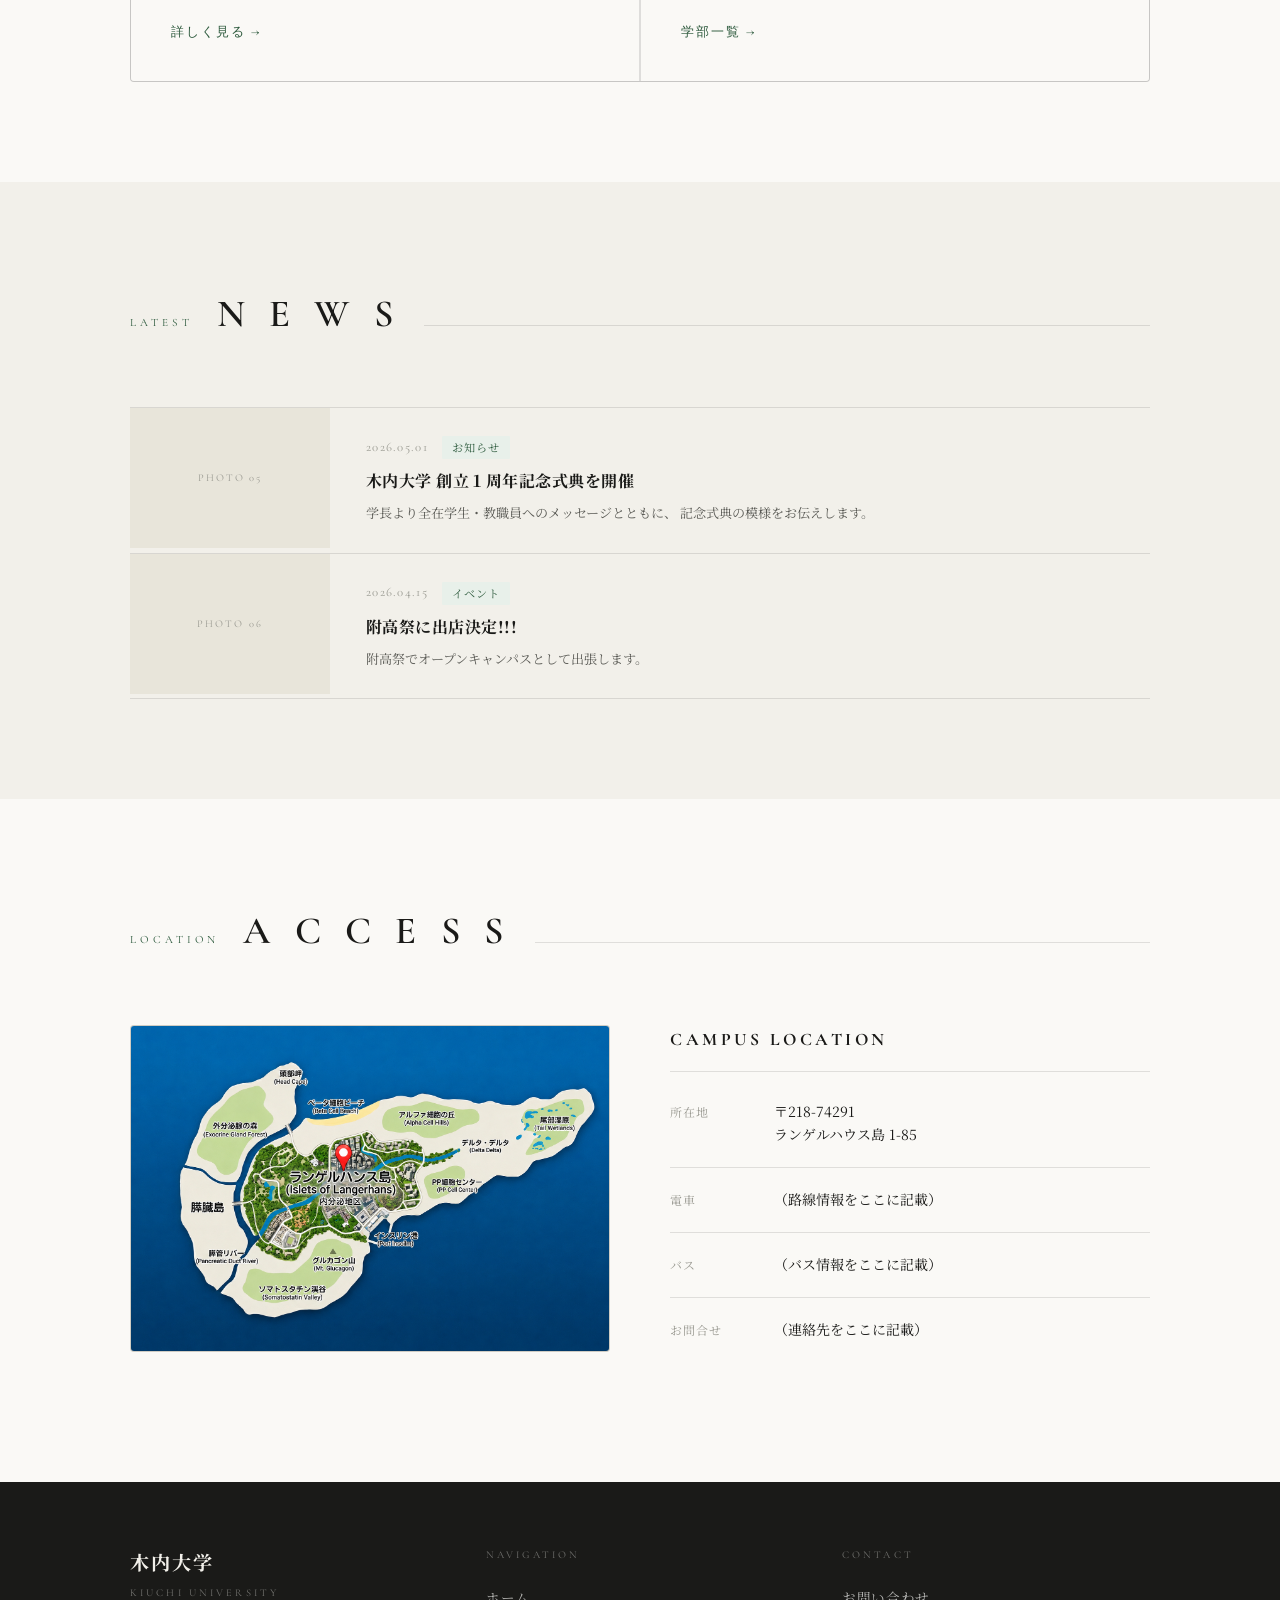
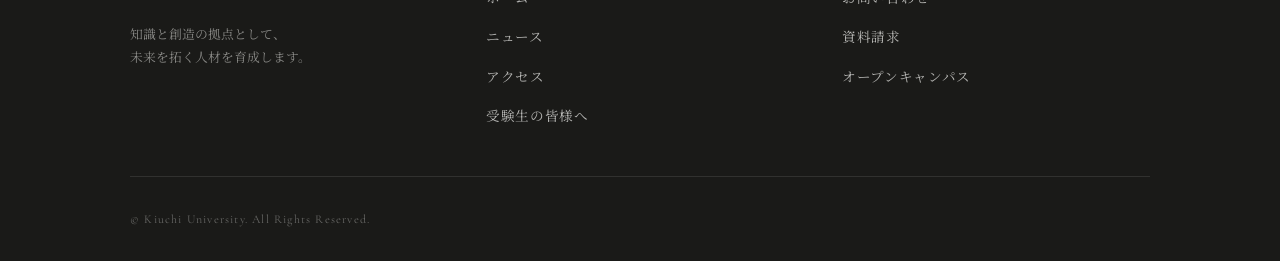
==== commit e499d125: "Add files via upload" ====
--- a/index.html
+++ b/index.html
@@ -15,13 +15,7 @@
         <!-- Logo -->
         <a href="#" class="logo">
             <div class="logo-emblem">
-                <!-- Simple crest SVG -->
-                <svg viewBox="0 0 26 26" xmlns="http://www.w3.org/2000/svg">
-                    <circle cx="13" cy="13" r="10" stroke-width="1.2"/>
-                    <path d="M13 3 L13 23 M3 13 L23 13" stroke-width="1" opacity="0.6"/>
-                    <circle cx="13" cy="13" r="4" stroke-width="1.2"/>
-                    <path d="M13 3 C8 7 8 19 13 23 C18 19 18 7 13 3Z" stroke-width="1" opacity="0.5"/>
-                </svg>
+                <img src="images/Logo.png" alt="木内大学">
             </div>
             <div class="logo-text-wrap">
                 <span class="logo-ja">木内大学</span>
@@ -66,19 +60,7 @@
         <!-- Left: Visual -->
         <div class="hero-visual">
             <div class="hero-visual-placeholder">
-                <!-- Decorative SVG background -->
-                <svg class="hero-tree" viewBox="0 0 400 600" xmlns="http://www.w3.org/2000/svg" preserveAspectRatio="xMidYMid slice">
-                    <circle cx="200" cy="200" r="160" fill="none" stroke="white" stroke-width="1"/>
-                    <circle cx="200" cy="200" r="100" fill="none" stroke="white" stroke-width="0.8"/>
-                    <circle cx="200" cy="200" r="50" fill="none" stroke="white" stroke-width="0.6"/>
-                    <line x1="200" y1="40" x2="200" y2="360" stroke="white" stroke-width="0.8"/>
-                    <line x1="40" y1="200" x2="360" y2="200" stroke="white" stroke-width="0.8"/>
-                    <line x1="87" y1="87" x2="313" y2="313" stroke="white" stroke-width="0.5"/>
-                    <line x1="313" y1="87" x2="87" y2="313" stroke="white" stroke-width="0.5"/>
-                    <circle cx="200" cy="200" r="8" fill="white" opacity="0.6"/>
-                    <path d="M200 420 L180 520 L200 510 L220 520 Z" fill="white" opacity="0.3"/>
-                    <path d="M200 400 C160 380 130 340 140 290 C155 240 200 230 200 230 C200 230 245 240 260 290 C270 340 240 380 200 400Z" fill="white" opacity="0.1"/>
-                </svg>
+                <img src="images/Campas01.png" alt="キャンパス01">
             </div>
             <span class="hero-visual-label">Est. Since</span>
         </div>
@@ -191,10 +173,9 @@
                             <time class="news-date">2026.04.15</time>
                             <span class="news-tag">イベント</span>
                         </div>
-                        <h3 class="news-title">附高祭への模擬店出展について（予告）</h3>
+                        <h3 class="news-title">附高祭に出店決定!!!</h3>
                         <p class="news-excerpt">
-                            今年の附高祭に木内大学として初めて模擬店を出展する
-                            計画を検討中です。詳細は後日お知らせします。
+                            附高祭でオープンキャンパスとして出張します。
                         </p>
                     </div>
                 </article>
@@ -213,7 +194,9 @@
 
             <div class="access-grid">
                 <!-- Map placeholder -->
-                <div class="access-map">Map</div>
+                <div class="access-map">
+                    <img src="images/Map.png" alt="アクセスマップ" class="map-image">
+                </div>
 
                 <!-- Info -->
                 <div>
--- a/index.css
+++ b/index.css
@@ -99,7 +99,7 @@
 .logo-emblem {
     width: 44px;
     height: 44px;
-    background: var(--accent);
+    background: transparent;
     border-radius: 50%;
     display: flex;
     align-items: center;
@@ -231,22 +231,9 @@
     background: linear-gradient(160deg, #2d5a3d 0%, #1a3526 60%, #0e2019 100%);
     display: flex;
     align-items: flex-end;
-    padding: 48px;
-}
-
-.hero-visual-label {
-    font-family: var(--font-latin);
-    font-size: 0.7rem;
-    letter-spacing: 0.3em;
-    text-transform: uppercase;
-    color: rgba(250,249,246,0.4);
-    writing-mode: vertical-rl;
-    text-orientation: mixed;
-    position: absolute;
-    right: 28px;
-    top: 50%;
-    transform: translateY(-50%);
-}
+    padding: 6px;
+}
+
 
 /* Decorative tree illustration */
 .hero-tree {
@@ -625,7 +612,6 @@
 }
 
 .access-map {
-    aspect-ratio: 4/3;
     background: var(--paper-deep);
     border-radius: 4px;
     overflow: hidden;
@@ -638,6 +624,12 @@
     color: var(--ink-light);
     text-transform: uppercase;
     border: 1px solid var(--border);
+}
+
+.map-image {
+    width: 100%;
+    height: auto;
+    display: block;
 }
 
 .access-info-title {
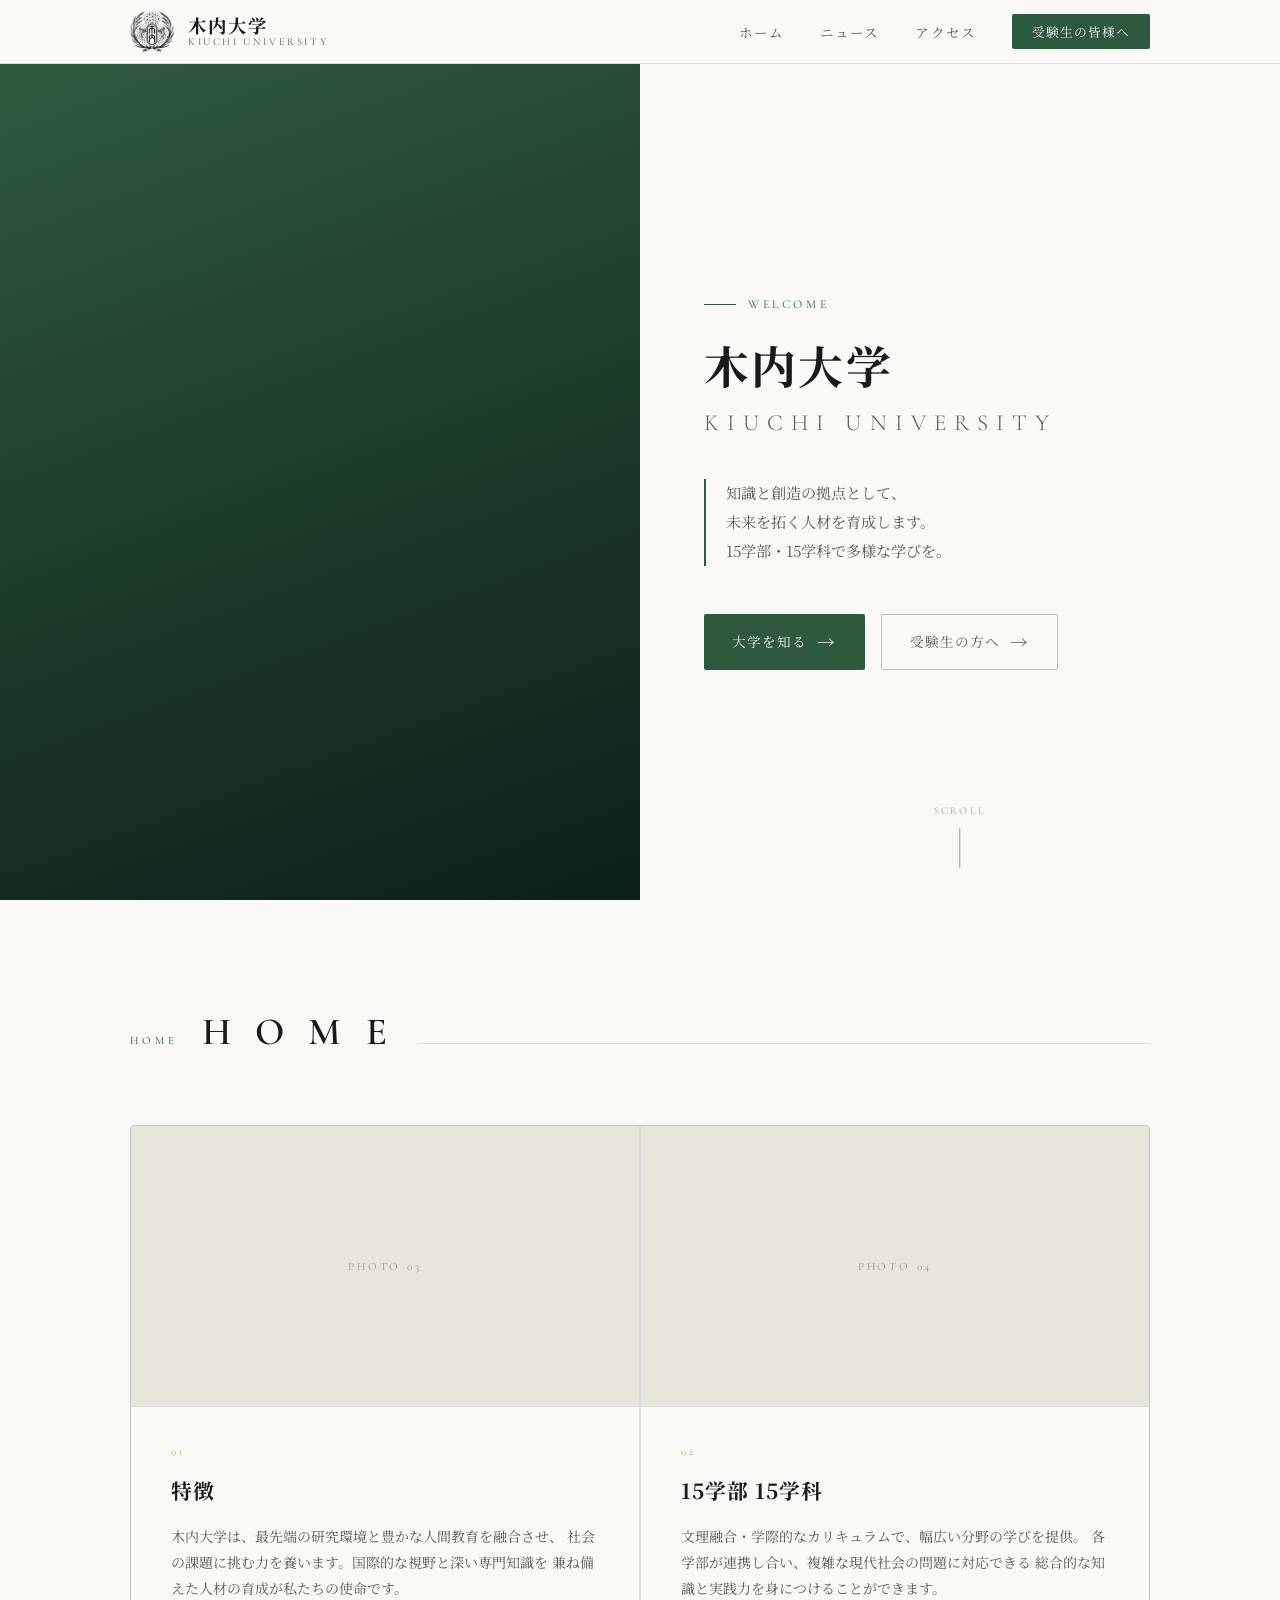
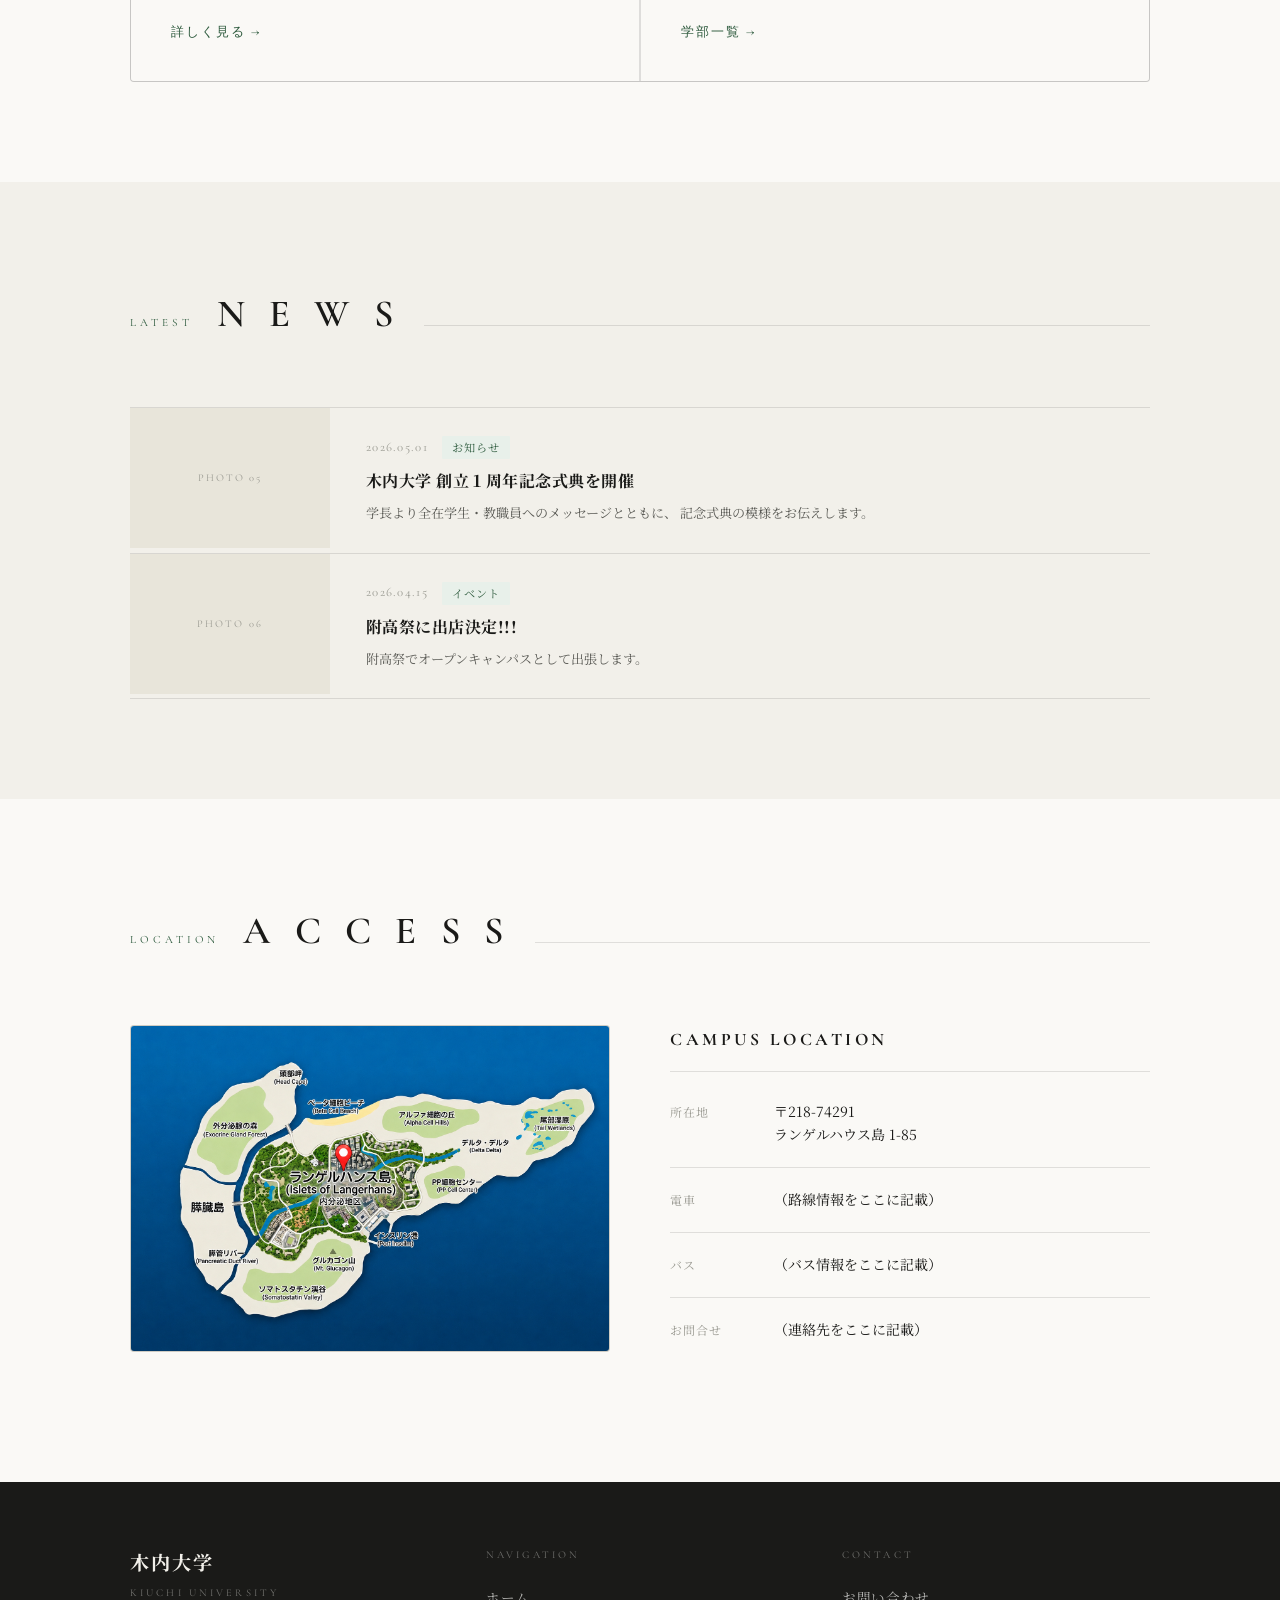
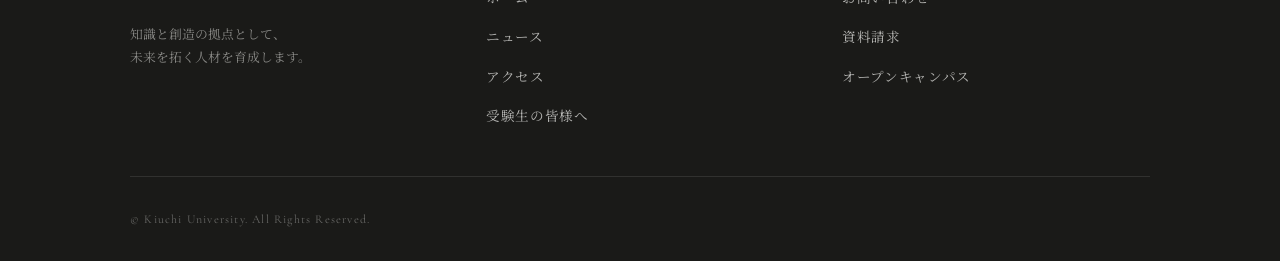
==== commit e3d3d79e: "Add files via upload" ====
--- a/index.html
+++ b/index.html
@@ -60,7 +60,10 @@
         <!-- Left: Visual -->
         <div class="hero-visual">
             <div class="hero-visual-placeholder">
-                <img src="images/Campas01.png" alt="キャンパス01">
+
+                <video src="images/Campas.mp4" autoplay loop muted playsinline width="100%">
+                    お使いのブラウザは動画タグをサポートしていません。
+                </video>
             </div>
             <span class="hero-visual-label">Est. Since</span>
         </div>
--- a/index.css
+++ b/index.css
@@ -71,7 +71,7 @@
     backdrop-filter: blur(12px);
     -webkit-backdrop-filter: blur(12px);
     border-bottom: 1px solid var(--border);
-    z-index: 200;
+    z-index: 300;
     transition: box-shadow 0.3s;
 }
 
@@ -192,7 +192,7 @@
     border: none;
     cursor: pointer;
     padding: 4px;
-    z-index: 300;
+    z-index: 301;
 }
 
 .hamburger span {
@@ -210,6 +210,7 @@
 /* =========================================
    Hero Section
 ========================================= */
+/* Previous Ver.============================
 .hero {
     padding-top: var(--header-h);
     min-height: 100svh;
@@ -233,7 +234,40 @@
     align-items: flex-end;
     padding: 6px;
 }
-
+========================================= */
+.hero {
+    padding-top: var(--header-h);
+    min-height: 100svh;
+    display: grid;
+    grid-template-columns: 1fr 1fr;
+    overflow: hidden;
+}
+
+.hero-visual {
+    background: var(--accent);
+    position: relative;
+    overflow: hidden;
+    min-height: 520px;
+}
+
+.hero-visual-placeholder {
+    width: 100%;
+    height: 100%;
+    background: linear-gradient(160deg, #2d5a3d 0%, #1a3526 60%, #0e2019 100%);
+    
+    /* 1. 下詰めの設定を解除して、動画がエリア全体に広がるようにします */
+    display: block; 
+    padding: 0; /* 周りの余白（6px）をなくしてぴったりにします */
+}
+
+/* 2. 【ここを追加】中の動画を縦横ぴったりに拡大する設定です */
+.hero-visual-placeholder video {
+    width: 100%;
+    height: 100%;
+    object-fit: cover; /* 動画の比率を保ったまま、緑の枠にぴったり収まるように拡大・トリミングします */
+    display: block;
+}
+/*追加ここまで*/
 
 /* Decorative tree illustration */
 .hero-tree {
@@ -775,6 +809,8 @@
     pointer-events: auto;
 }
 
+
+
 .mobile-nav-list {
     width: 100%;
     max-width: 320px;
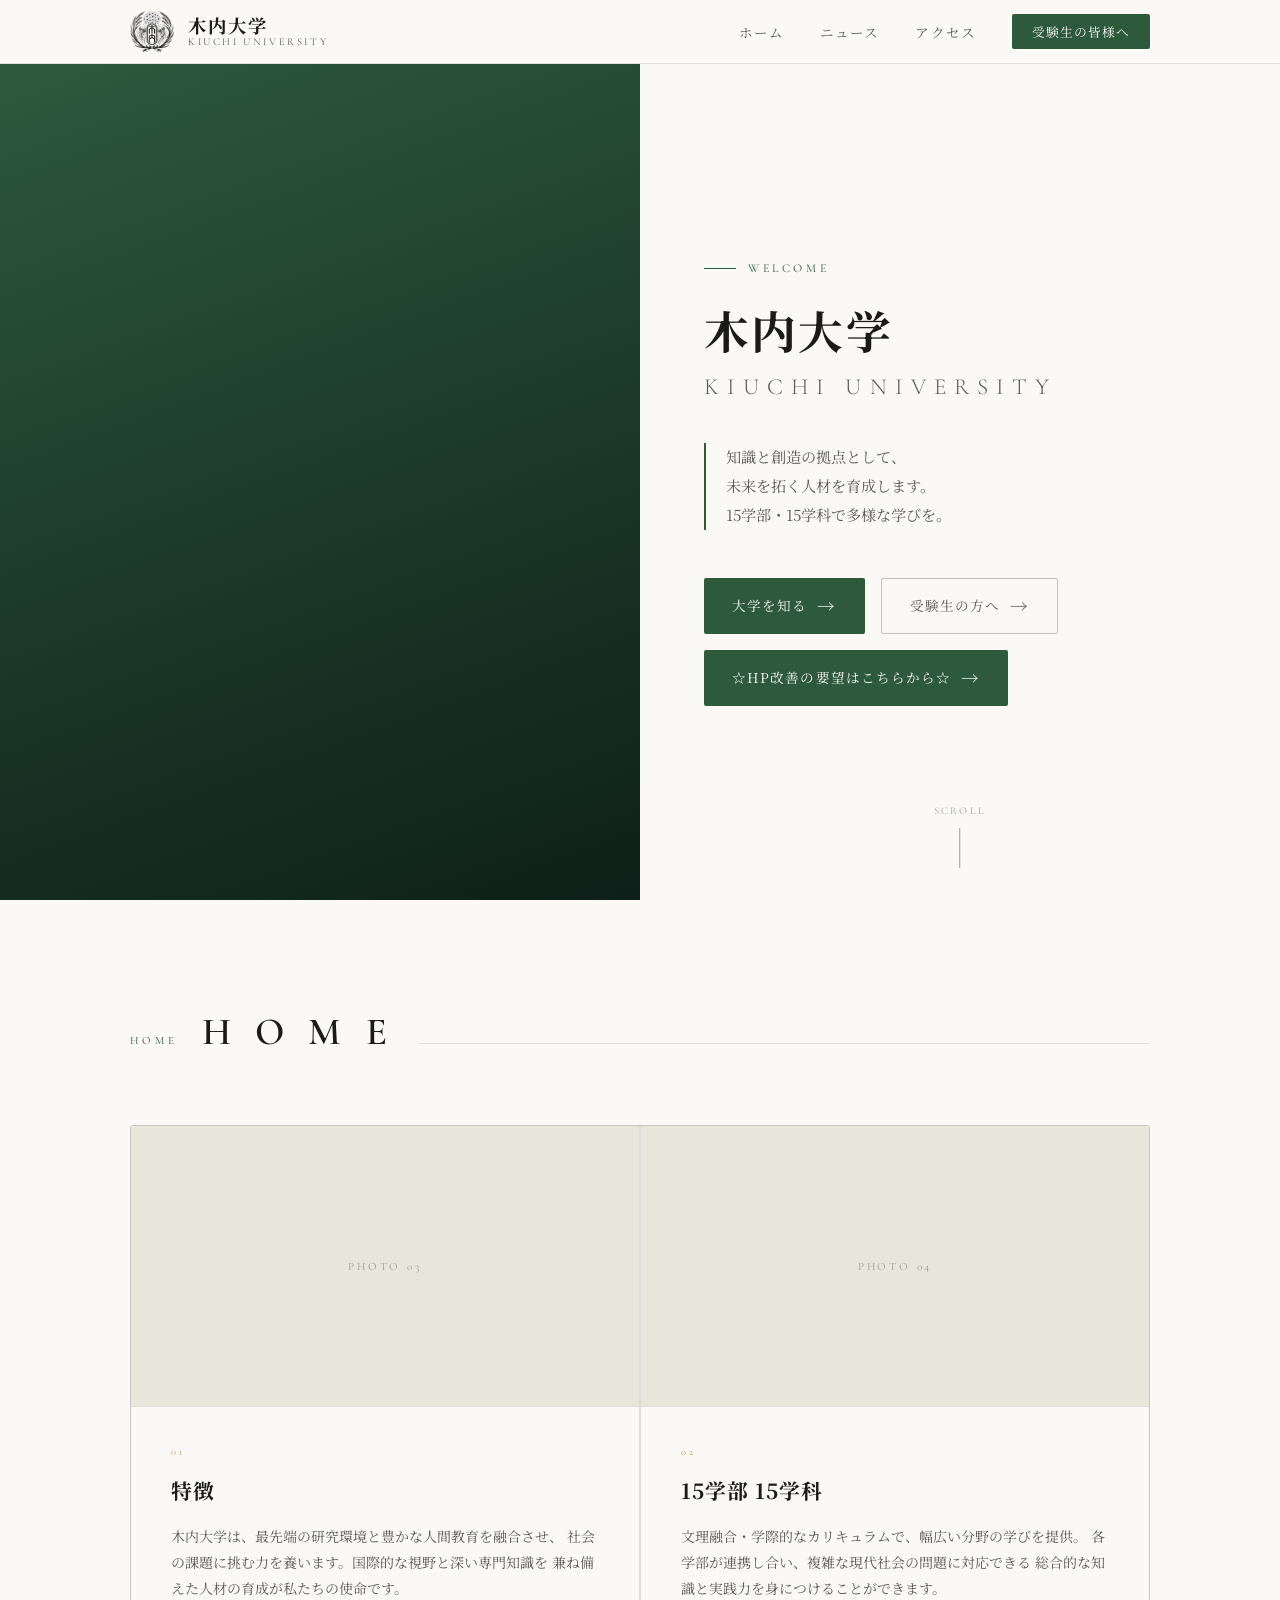
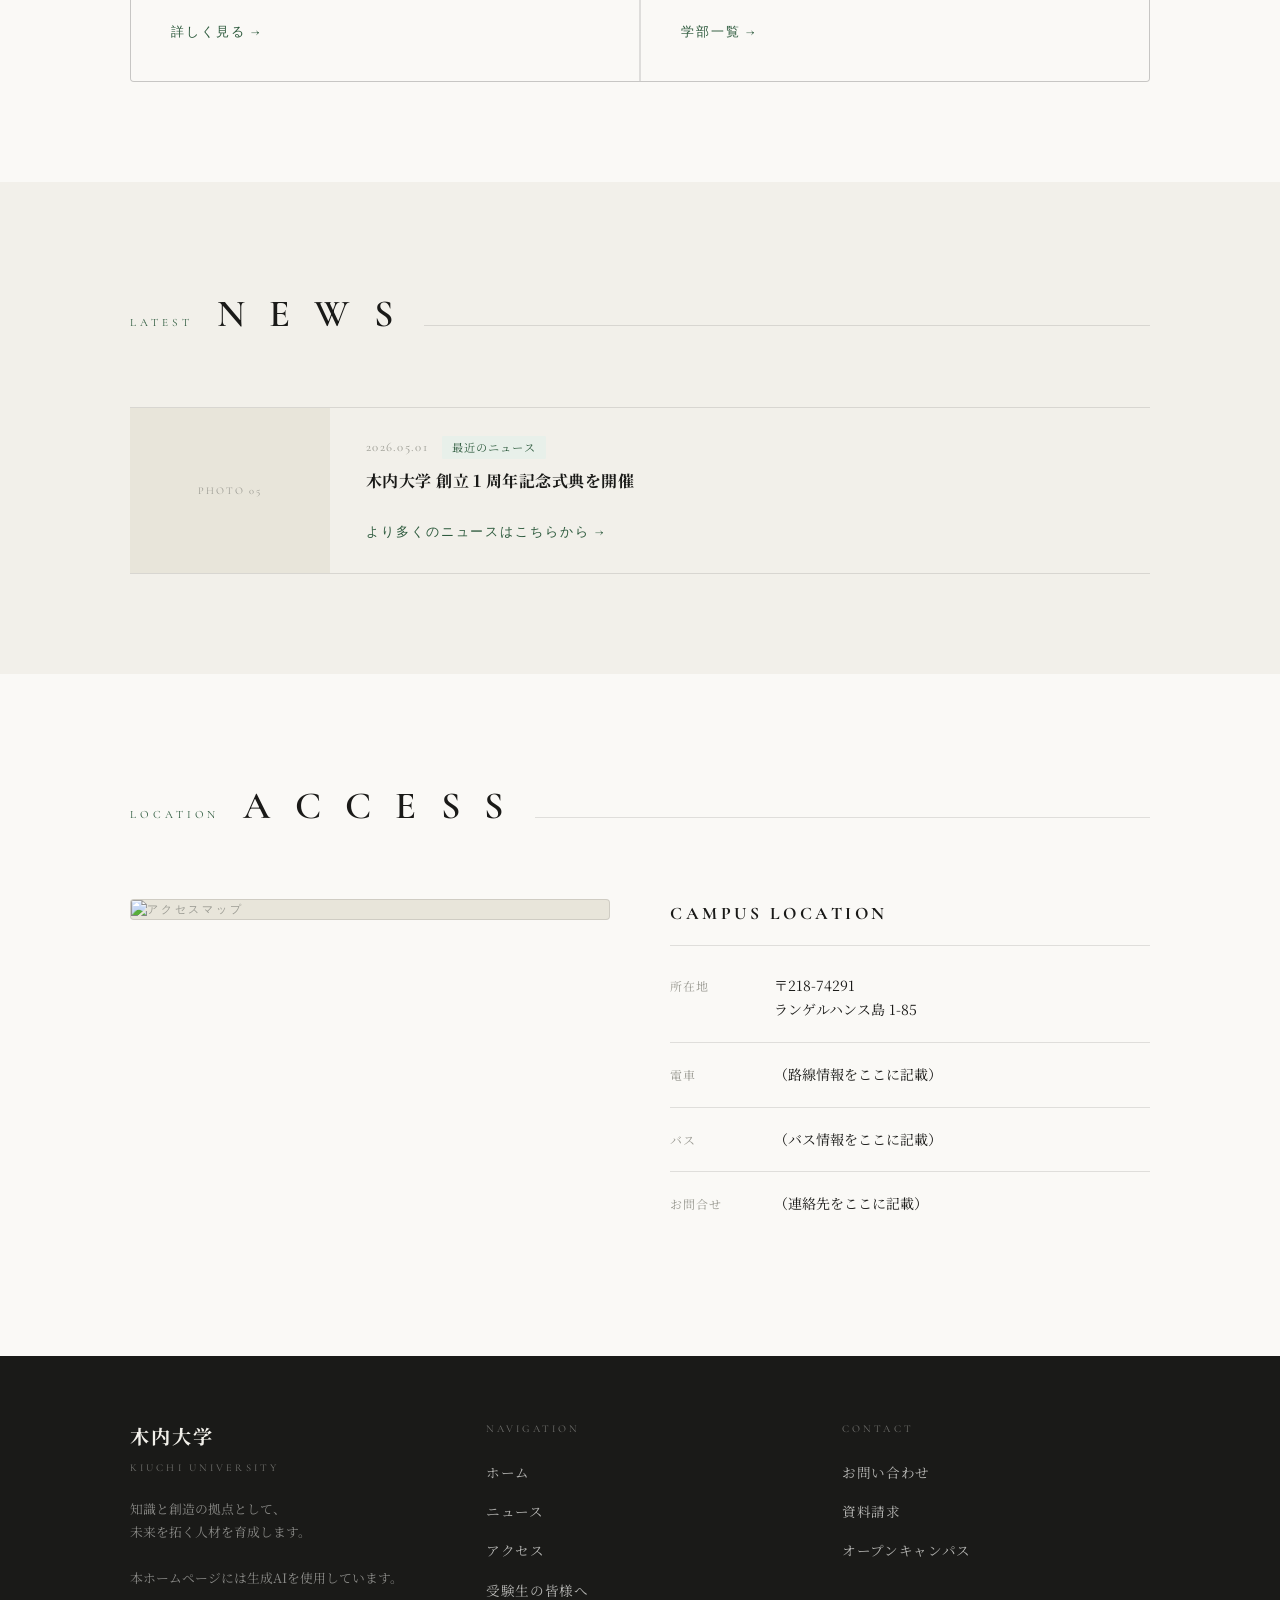
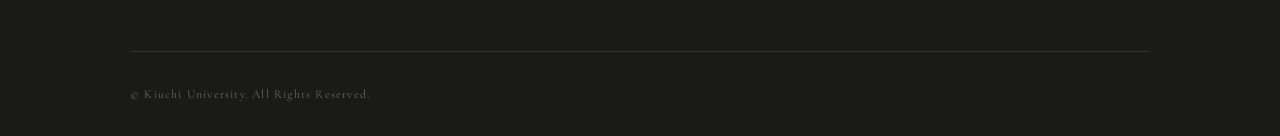
==== commit 15c2e1f5: "Add files via upload" ====
--- a/index.html
+++ b/index.html
@@ -27,7 +27,7 @@
         <nav class="global-nav" id="global-nav">
             <ul>
                 <li><a href="#home">ホーム</a></li>
-                <li><a href="#news">ニュース</a></li>
+                <li><a href="news.html">ニュース</a></li>
                 <li><a href="#access">アクセス</a></li>
                 <li><a href="information.html" class="nav-cta">受験生の皆様へ</a></li>
             </ul>
@@ -46,7 +46,7 @@
 <div class="mobile-nav-overlay" id="mobile-nav">
     <ul class="mobile-nav-list">
         <li><a href="#home">ホーム <span>→</span></a></li>
-        <li><a href="#news">ニュース <span>→</span></a></li>
+        <li><a href="news.html">ニュース <span>→</span></a></li>
         <li><a href="#access">アクセス <span>→</span></a></li>
         <li><a href="information.html">受験生の皆様へ <span>→</span></a></li>
     </ul>
@@ -81,6 +81,7 @@
             <div class="hero-actions">
                 <a href="#home" class="btn-primary">大学を知る <span class="btn-arrow">→</span></a>
                 <a href="information.html" class="btn-secondary">受験生の方へ <span class="btn-arrow">→</span></a>
+                <a href="https://forms.gle/LneNkaXuGr7gcE9L6" class="btn-primary">☆HP改善の要望はこちらから☆ <span class="btn-arrow">→</span></a>
             </div>
 
             <!-- Scroll hint -->
@@ -131,7 +132,7 @@
                             各学部が連携し合い、複雑な現代社会の問題に対応できる
                             総合的な知識と実践力を身につけることができます。
                         </p>
-                        <a href="#" class="feature-link">学部一覧 →</a>
+                        <a href="information.html" class="feature-link">学部一覧 →</a>
                     </div>
                 </article>
             </div>
@@ -148,7 +149,7 @@
             </div>
 
             <div class="news-list">
-                <!-- News 1 -->
+                <!-- News へのリンク -->
                 <article class="news-item">
                     <div class="news-img-wrap">
                         <div class="news-placeholder">Photo 05</div>
@@ -156,29 +157,11 @@
                     <div class="news-content">
                         <div class="news-meta">
                             <time class="news-date">2026.05.01</time>
-                            <span class="news-tag">お知らせ</span>
+                            <span class="news-tag">最近のニュース</span>
                         </div>
                         <h3 class="news-title">木内大学 創立１周年記念式典を開催</h3>
                         <p class="news-excerpt">
-                            学長より全在学生・教職員へのメッセージとともに、
-                            記念式典の模様をお伝えします。
-                        </p>
-                    </div>
-                </article>
-
-                <!-- News 2 -->
-                <article class="news-item">
-                    <div class="news-img-wrap">
-                        <div class="news-placeholder">Photo 06</div>
-                    </div>
-                    <div class="news-content">
-                        <div class="news-meta">
-                            <time class="news-date">2026.04.15</time>
-                            <span class="news-tag">イベント</span>
-                        </div>
-                        <h3 class="news-title">附高祭に出店決定!!!</h3>
-                        <p class="news-excerpt">
-                            附高祭でオープンキャンパスとして出張します。
+                            <a href="news.html" class="feature-link">より多くのニュースはこちらから → </a>
                         </p>
                     </div>
                 </article>
@@ -207,7 +190,7 @@
 
                     <div class="access-row">
                         <span class="access-label">所在地</span>
-                        <span class="access-value">〒218-74291<br>ランゲルハウス島 1-85</span>
+                        <span class="access-value">〒218-74291<br>ランゲルハンス島 1-85</span>
                     </div>
 
                     <div class="access-row">
@@ -239,7 +222,7 @@
             <div>
                 <p class="footer-logo-ja">木内大学</p>
                 <p class="footer-logo-en">Kiuchi University</p>
-                <p class="footer-tagline">知識と創造の拠点として、<br>未来を拓く人材を育成します。</p>
+                <p class="footer-tagline">知識と創造の拠点として、<br>未来を拓く人材を育成します。<br> <br>本ホームページには生成AIを使用しています。</p>
             </div>
 
             <!-- Nav -->
@@ -247,7 +230,7 @@
                 <p class="footer-nav-title">Navigation</p>
                 <ul class="footer-nav-list">
                     <li><a href="#home">ホーム</a></li>
-                    <li><a href="#news">ニュース</a></li>
+                    <li><a href="news.html">ニュース</a></li>
                     <li><a href="#access">アクセス</a></li>
                     <li><a href="information.html">受験生の皆様へ</a></li>
                 </ul>
@@ -257,9 +240,9 @@
             <div>
                 <p class="footer-nav-title">Contact</p>
                 <ul class="footer-nav-list">
-                    <li><a href="#">お問い合わせ</a></li>
+                    <li><a href= https://forms.gle/LneNkaXuGr7gcE9L6 >お問い合わせ</a></li>
                     <li><a href="#">資料請求</a></li>
-                    <li><a href="#">オープンキャンパス</a></li>
+                    <li><a href="#news">オープンキャンパス</a></li>
                 </ul>
             </div>
         </div>
--- a/index.css
+++ b/index.css
@@ -573,7 +573,7 @@
 
 .news-placeholder {
     width: 100%;
-    height: 140px;
+    height: 100%;
     background: var(--paper-deep);
     display: flex;
     align-items: center;
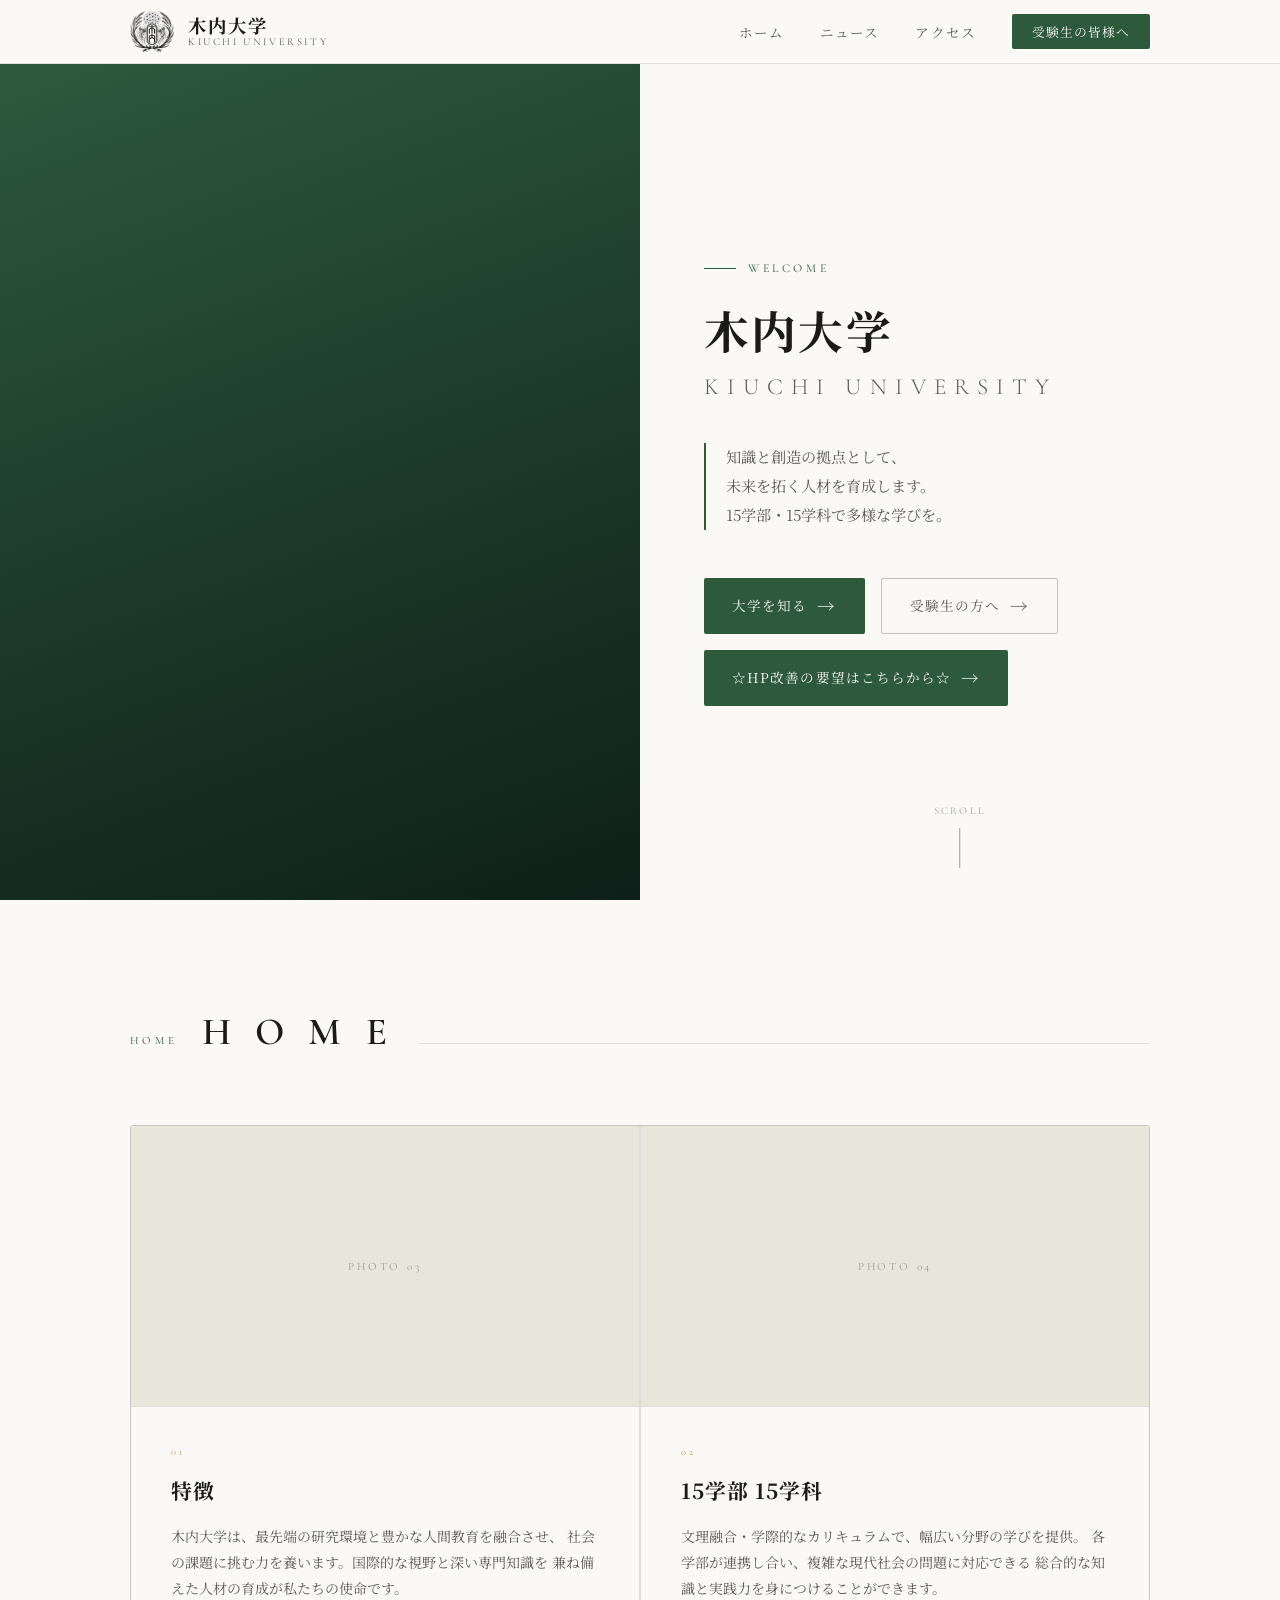
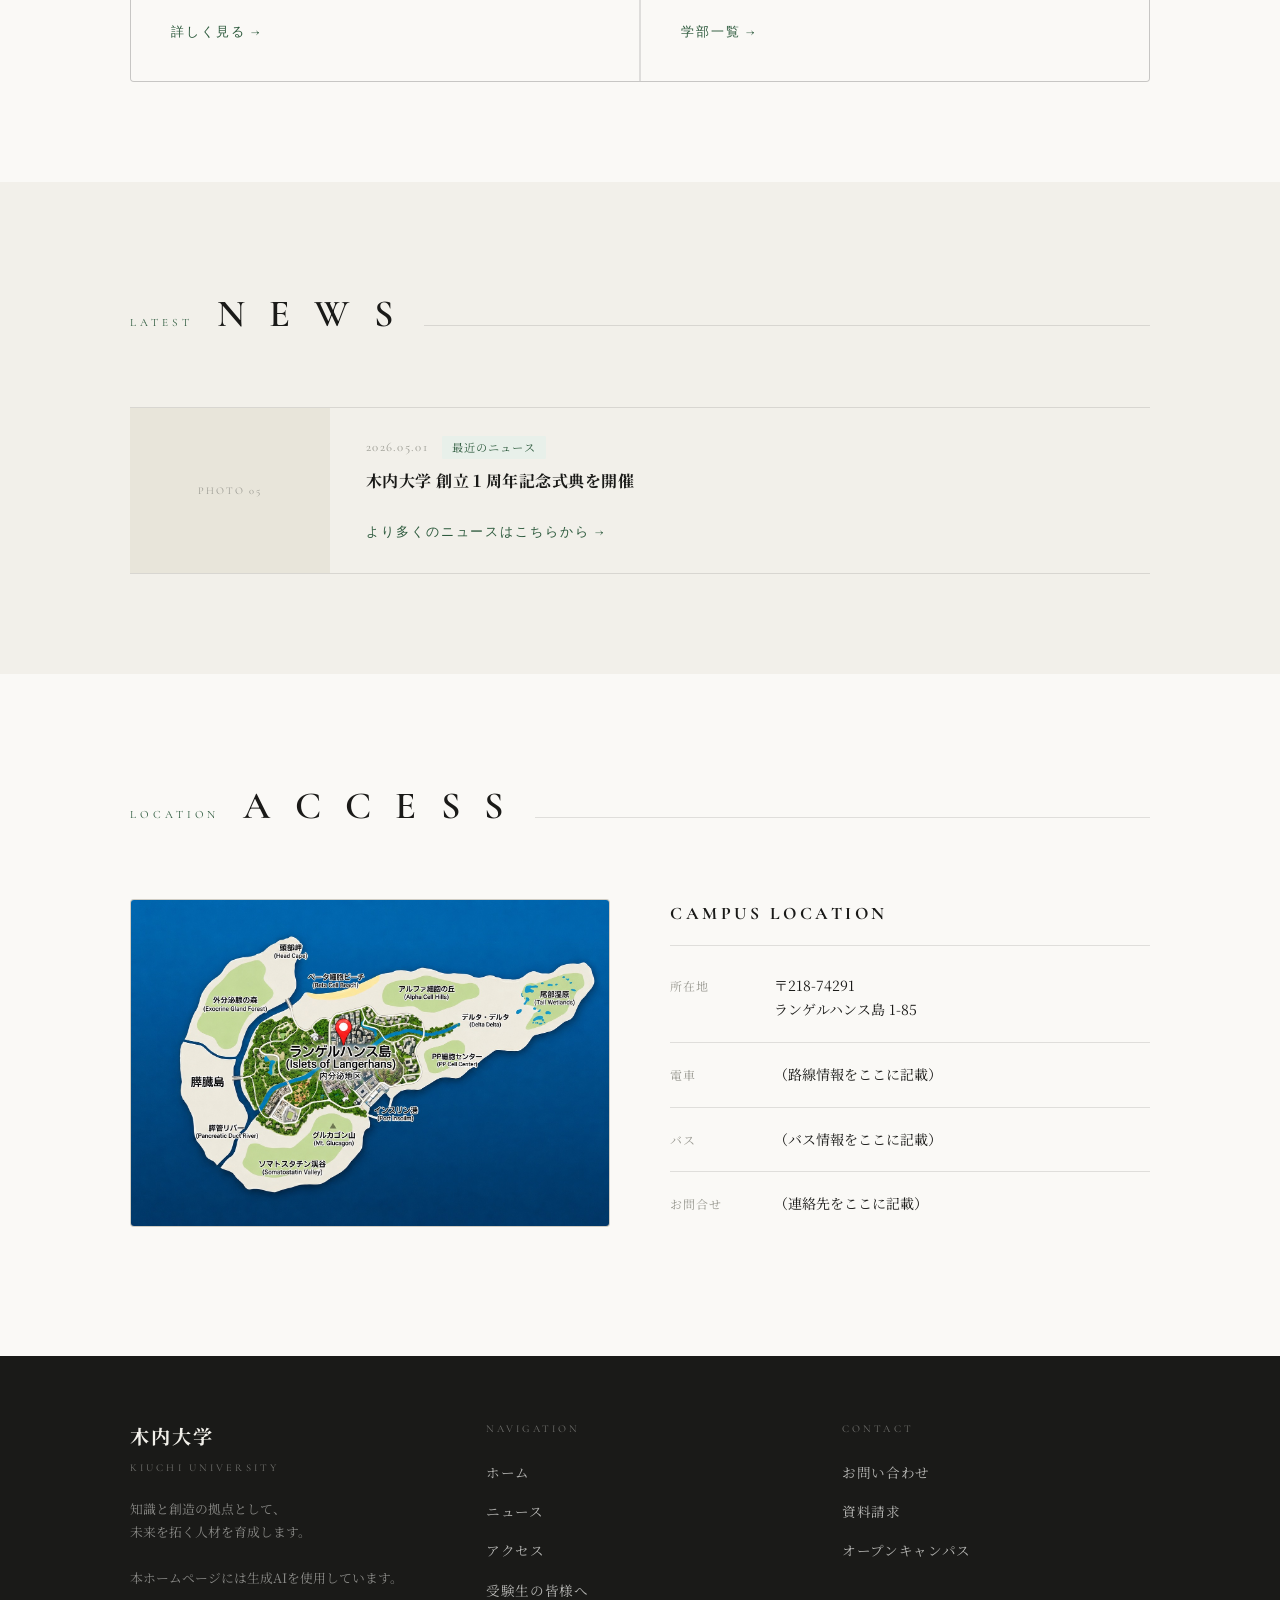
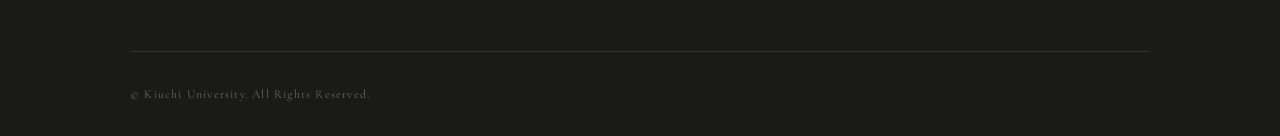
==== commit 7f33d64b: "Update index.html" ====
--- a/index.html
+++ b/index.html
@@ -181,7 +181,7 @@
             <div class="access-grid">
                 <!-- Map placeholder -->
                 <div class="access-map">
-                    <img src="images/Map.png" alt="アクセスマップ" class="map-image">
+                    <img src="images/Map.jpg" alt="アクセスマップ" class="map-image">
                 </div>
 
                 <!-- Info -->
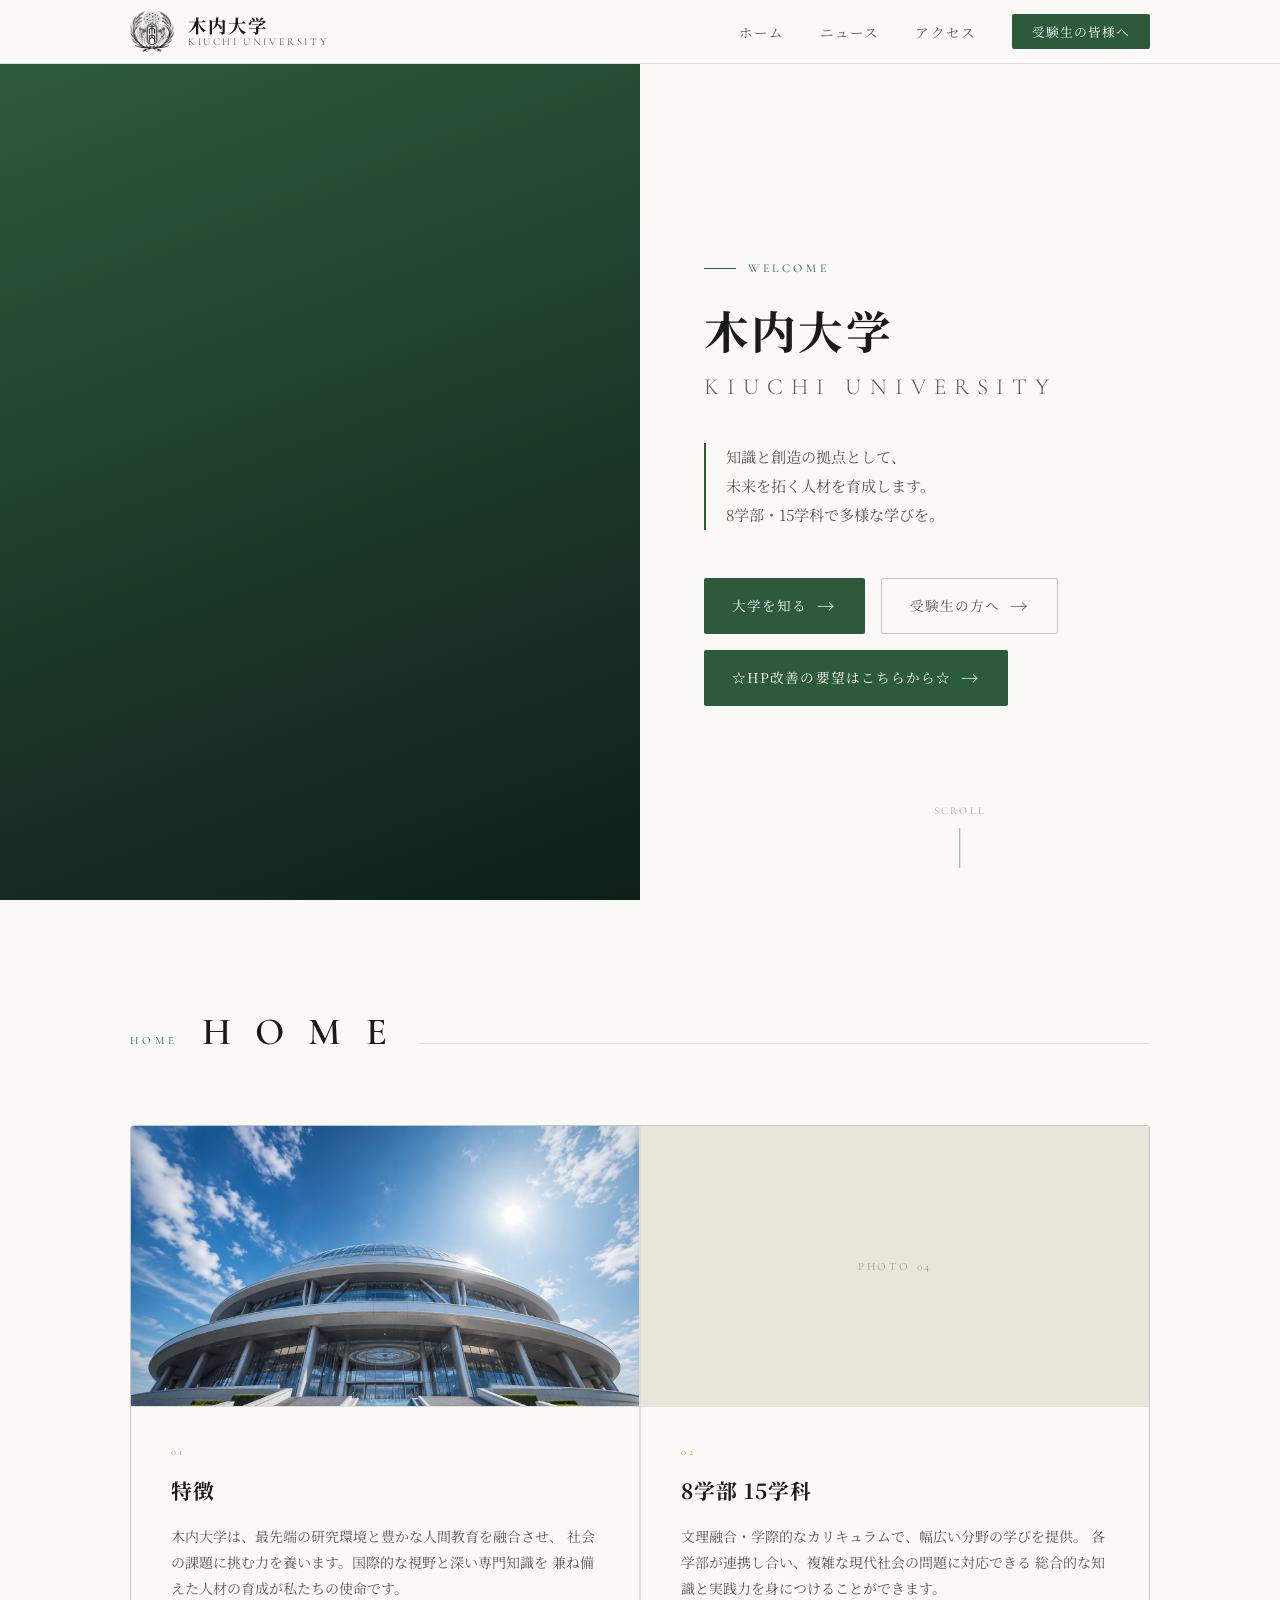
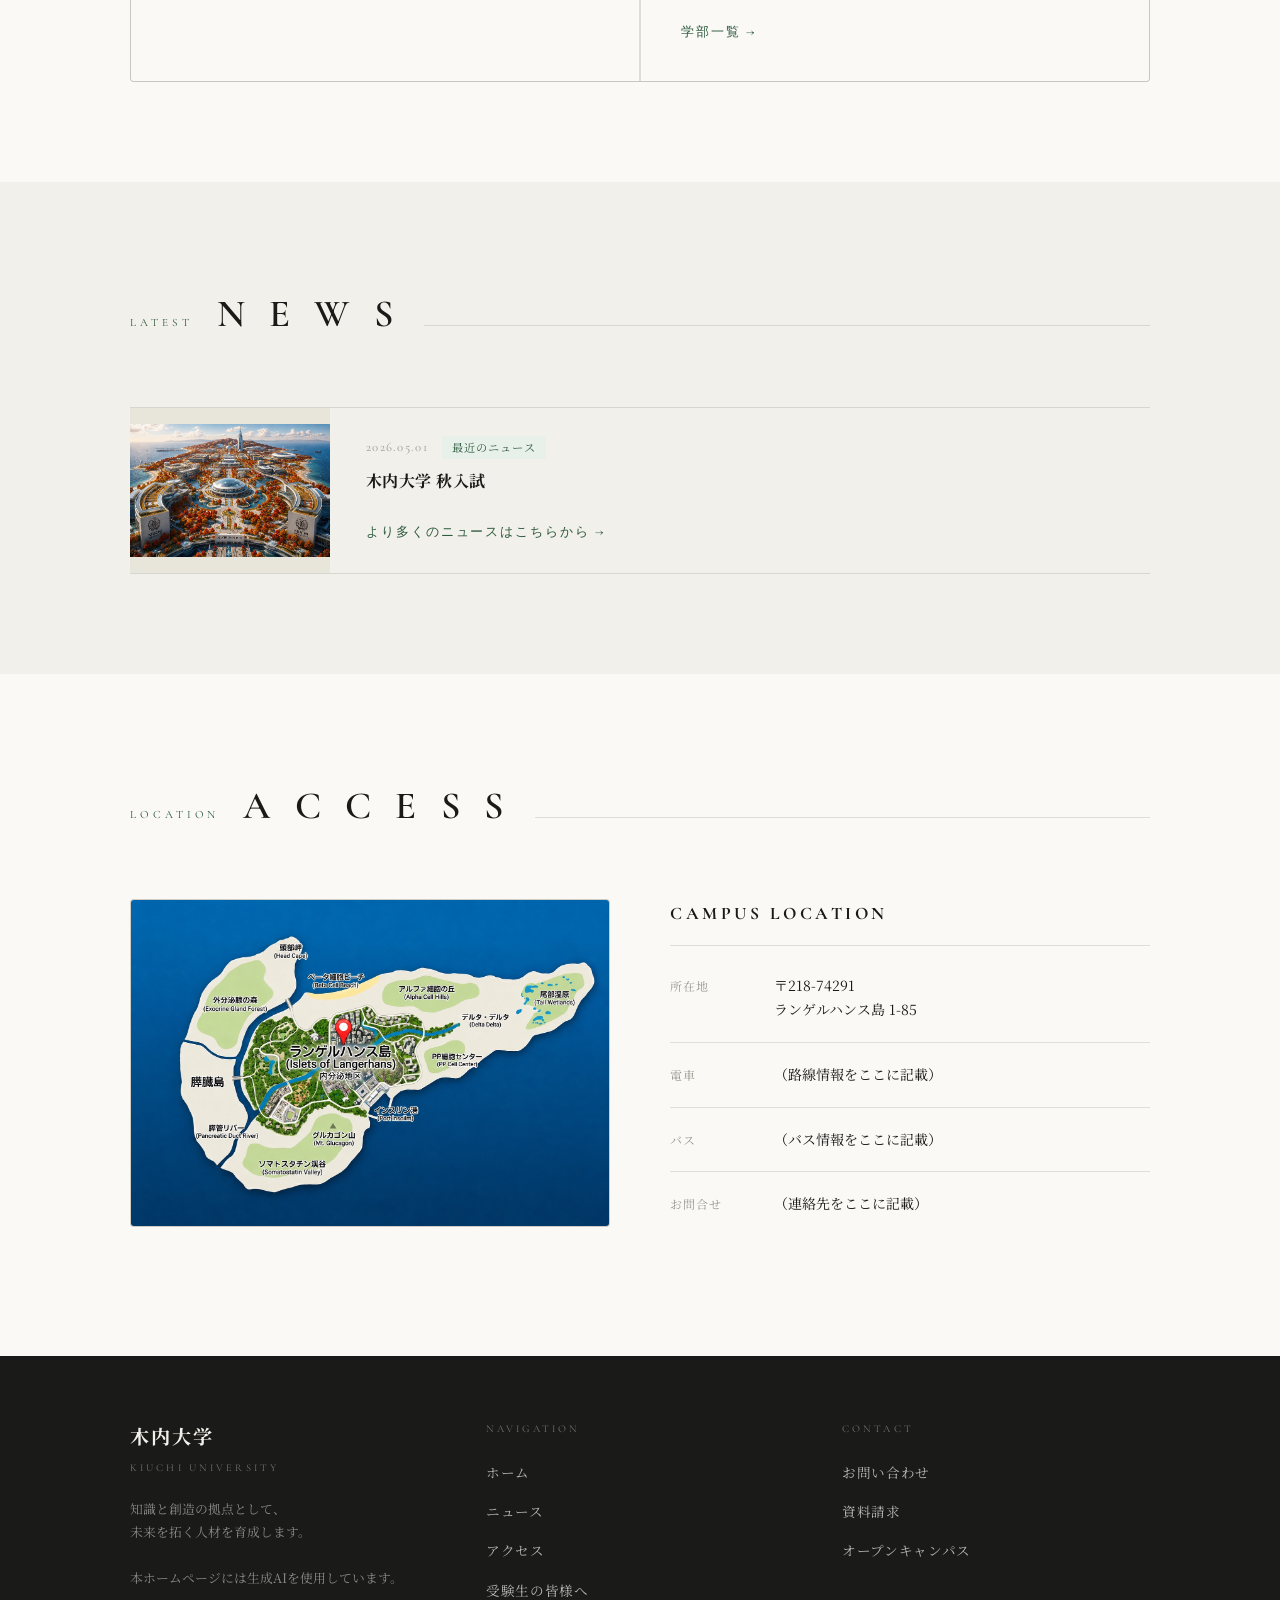
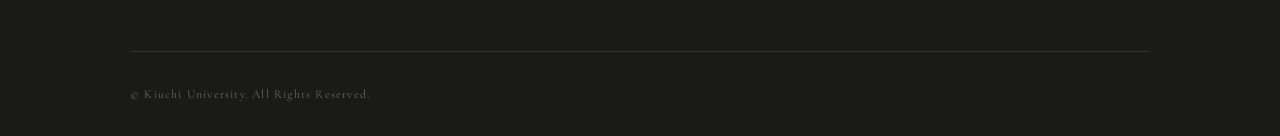
==== commit e9abda57: "Add files via upload" ====
--- a/index.html
+++ b/index.html
@@ -76,7 +76,7 @@
             <p class="hero-tagline">
                 知識と創造の拠点として、<br>
                 未来を拓く人材を育成します。<br>
-                15学部・15学科で多様な学びを。
+                8学部・15学科で多様な学びを。
             </p>
             <div class="hero-actions">
                 <a href="#home" class="btn-primary">大学を知る <span class="btn-arrow">→</span></a>
@@ -105,7 +105,9 @@
                 <!-- Card 1: 特徴 -->
                 <article class="feature-card">
                     <div class="feature-img">
-                        <div class="feature-placeholder">Photo 03</div>
+                        <div class="feature-placeholder">
+                            <img src="images/Dome.jpg" alt="ドーム画像" class="map-image">
+                        </div>
                     </div>
                     <div class="feature-body">
                         <p class="feature-num">01</p>
@@ -115,7 +117,6 @@
                             社会の課題に挑む力を養います。国際的な視野と深い専門知識を
                             兼ね備えた人材の育成が私たちの使命です。
                         </p>
-                        <a href="#" class="feature-link">詳しく見る →</a>
                     </div>
                 </article>
 
@@ -126,7 +127,7 @@
                     </div>
                     <div class="feature-body">
                         <p class="feature-num">02</p>
-                        <h3 class="feature-title">15学部 15学科</h3>
+                        <h3 class="feature-title">8学部 15学科</h3>
                         <p class="feature-desc">
                             文理融合・学際的なカリキュラムで、幅広い分野の学びを提供。
                             各学部が連携し合い、複雑な現代社会の問題に対応できる
@@ -152,14 +153,16 @@
                 <!-- News へのリンク -->
                 <article class="news-item">
                     <div class="news-img-wrap">
-                        <div class="news-placeholder">Photo 05</div>
+                        <div class="news-placeholder">
+                            <img src="images/CampasFallVer.jpg" alt="秋キャンパス" class="map-image">
+                        </div>
                     </div>
                     <div class="news-content">
                         <div class="news-meta">
                             <time class="news-date">2026.05.01</time>
                             <span class="news-tag">最近のニュース</span>
                         </div>
-                        <h3 class="news-title">木内大学 創立１周年記念式典を開催</h3>
+                        <h3 class="news-title">木内大学 秋入試</h3>
                         <p class="news-excerpt">
                             <a href="news.html" class="feature-link">より多くのニュースはこちらから → </a>
                         </p>
